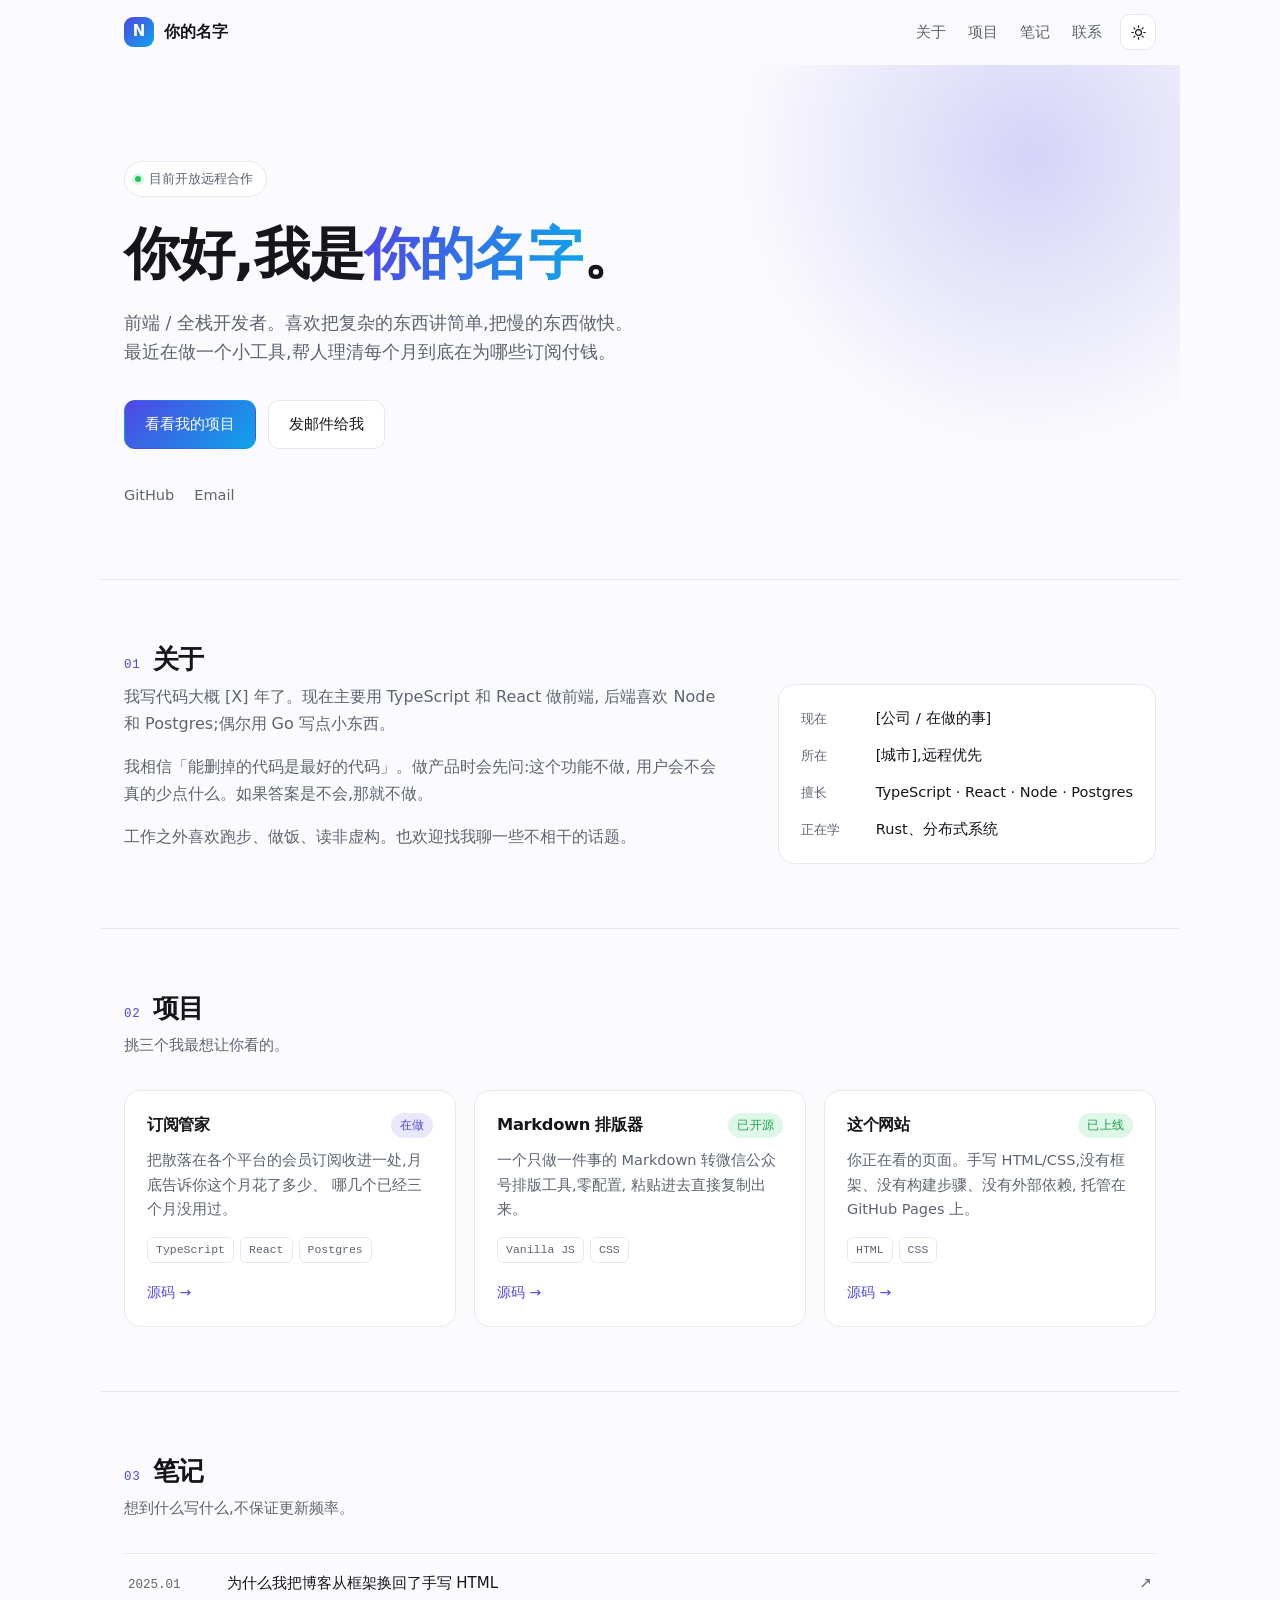
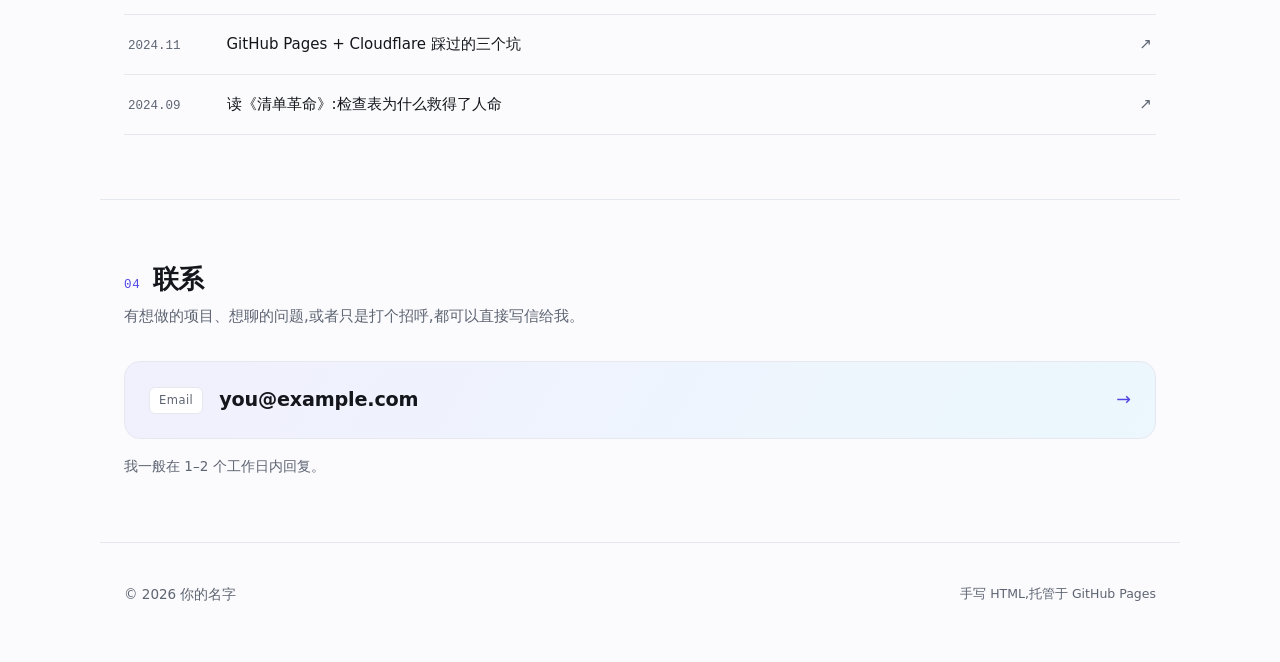
==== index.html @ 550e209d "Add files via upload" ====
<!doctype html>
<!--
  ============================================================
  上线前把下面这些占位文字全部换掉(在编辑器里搜索即可):
    · 你的名字
    · 一句话介绍里的「前端 / 全栈开发者」
    · N          ← 左上角 logo 字母,换成你名字首字母
    · you@example.com ← 你的邮箱(共 4 处)
    · 用户名和域名已经填好(Xlattice0 / www.xlattice.top),这两项不用再动
    · 三个项目卡片、三条笔记
  ============================================================
-->
<html lang="zh-CN">
<head>
  <meta charset="utf-8" />
  <meta name="viewport" content="width=device-width, initial-scale=1" />

  <title>你的名字 · 个人主页</title>
  <meta name="description" content="你的名字的个人主页 —— 前端 / 全栈开发者,做一些顺手又有用的东西。" />

  <meta property="og:type" content="website" />
  <meta property="og:title" content="你的名字 · 个人主页" />
  <meta property="og:description" content="前端 / 全栈开发者,做一些顺手又有用的东西。" />
  <meta property="og:url" content="https://www.xlattice.top/" />
  <meta name="twitter:card" content="summary" />

  <link rel="canonical" href="https://www.xlattice.top/" />
  <link rel="icon" type="image/svg+xml" href="assets/favicon.svg" />
  <link rel="stylesheet" href="assets/style.css" />

  <script>
    /* 在首屏渲染前定主题,避免闪一下白底 */
    (function () {
      var saved = null;
      try { saved = localStorage.getItem('theme'); } catch (e) {}
      var dark = saved
        ? saved === 'dark'
        : window.matchMedia('(prefers-color-scheme: dark)').matches;
      document.documentElement.dataset.theme = dark ? 'dark' : 'light';
    })();
  </script>
</head>

<body id="top">
  <a class="skip" href="#main">跳到正文</a>

  <header class="nav">
    <div class="nav-inner">
      <a class="brand" href="#top">
        <span class="brand-mark" aria-hidden="true">N</span>
        <span class="brand-text">你的名字</span>
      </a>

      <nav class="nav-links" aria-label="主导航">
        <a href="#about">关于</a>
        <a href="#projects">项目</a>
        <a href="#notes">笔记</a>
        <a href="#contact">联系</a>
      </nav>

      <button class="theme-btn" id="themeBtn" type="button" aria-label="切换深浅色主题">
        <svg class="icon-sun" viewBox="0 0 24 24" fill="none" stroke="currentColor" stroke-width="1.7" stroke-linecap="round" aria-hidden="true">
          <circle cx="12" cy="12" r="4.2" />
          <path d="M12 2.6v2.1M12 19.3v2.1M2.6 12h2.1M19.3 12h2.1M5.4 5.4l1.5 1.5M17.1 17.1l1.5 1.5M18.6 5.4l-1.5 1.5M6.9 17.1l-1.5 1.5" />
        </svg>
        <svg class="icon-moon" viewBox="0 0 24 24" fill="none" stroke="currentColor" stroke-width="1.7" stroke-linecap="round" stroke-linejoin="round" aria-hidden="true">
          <path d="M21 13.2A8.6 8.6 0 1 1 10.8 3a6.8 6.8 0 0 0 10.2 10.2z" />
        </svg>
      </button>
    </div>
  </header>

  <main id="main">
    <!-- ── Hero ────────────────────────────────────────── -->
    <section class="hero">
      <p class="eyebrow"><span class="dot" aria-hidden="true"></span>目前开放远程合作</p>

      <h1>你好,我是<em>你的名字</em>。</h1>

      <p class="lead">
        前端 / 全栈开发者。喜欢把复杂的东西讲简单,把慢的东西做快。<br />
        最近在做一个小工具,帮人理清每个月到底在为哪些订阅付钱。
      </p>

      <div class="cta">
        <a class="btn btn-primary" href="#projects">看看我的项目</a>
        <a class="btn" href="mailto:you@example.com">发邮件给我</a>
      </div>

      <ul class="socials">
        <li><a href="https://github.com/Xlattice0" target="_blank" rel="noopener">GitHub</a></li>
        <li><a href="mailto:you@example.com">Email</a></li>
      </ul>
    </section>

    <!-- ── 关于 ────────────────────────────────────────── -->
    <section class="section reveal" id="about">
      <h2><span class="num">01</span>关于</h2>

      <div class="about">
        <div class="about-text">
          <p>
            我写代码大概 [X] 年了。现在主要用 TypeScript 和 React 做前端,
            后端喜欢 Node 和 Postgres;偶尔用 Go 写点小东西。
          </p>
          <p>
            我相信「能删掉的代码是最好的代码」。做产品时会先问:这个功能不做,
            用户会不会真的少点什么。如果答案是不会,那就不做。
          </p>
          <p>
            工作之外喜欢跑步、做饭、读非虚构。也欢迎找我聊一些不相干的话题。
          </p>
        </div>

        <dl class="facts">
          <div><dt>现在</dt><dd>[公司 / 在做的事]</dd></div>
          <div><dt>所在</dt><dd>[城市],远程优先</dd></div>
          <div><dt>擅长</dt><dd>TypeScript · React · Node · Postgres</dd></div>
          <div><dt>正在学</dt><dd>Rust、分布式系统</dd></div>
        </dl>
      </div>
    </section>

    <!-- ── 项目 ────────────────────────────────────────── -->
    <section class="section reveal" id="projects">
      <h2><span class="num">02</span>项目</h2>
      <p class="section-lead">挑三个我最想让你看的。</p>

      <div class="grid">
        <article class="card">
          <header class="card-head">
            <h3>订阅管家</h3>
            <span class="badge">在做</span>
          </header>
          <p class="card-desc">
            把散落在各个平台的会员订阅收进一处,月底告诉你这个月花了多少、
            哪几个已经三个月没用过。
          </p>
          <ul class="tags">
            <li>TypeScript</li><li>React</li><li>Postgres</li>
          </ul>
          <footer class="card-foot">
            <a href="https://github.com/Xlattice0" target="_blank" rel="noopener">源码 →</a>
          </footer>
        </article>

        <article class="card">
          <header class="card-head">
            <h3>Markdown 排版器</h3>
            <span class="badge done">已开源</span>
          </header>
          <p class="card-desc">
            一个只做一件事的 Markdown 转微信公众号排版工具,零配置,
            粘贴进去直接复制出来。
          </p>
          <ul class="tags">
            <li>Vanilla JS</li><li>CSS</li>
          </ul>
          <footer class="card-foot">
            <a href="https://github.com/Xlattice0" target="_blank" rel="noopener">源码 →</a>
          </footer>
        </article>

        <article class="card">
          <header class="card-head">
            <h3>这个网站</h3>
            <span class="badge done">已上线</span>
          </header>
          <p class="card-desc">
            你正在看的页面。手写 HTML/CSS,没有框架、没有构建步骤、没有外部依赖,
            托管在 GitHub Pages 上。
          </p>
          <ul class="tags">
            <li>HTML</li><li>CSS</li>
          </ul>
          <footer class="card-foot">
            <a href="https://github.com/Xlattice0" target="_blank" rel="noopener">源码 →</a>
          </footer>
        </article>
      </div>
    </section>

    <!-- ── 笔记 ────────────────────────────────────────── -->
    <section class="section reveal" id="notes">
      <h2><span class="num">03</span>笔记</h2>
      <p class="section-lead">想到什么写什么,不保证更新频率。</p>

      <ul class="list">
        <li>
          <a href="#">
            <time datetime="2025-01-01">2025.01</time>
            <span>为什么我把博客从框架换回了手写 HTML</span>
            <span class="arrow" aria-hidden="true">↗</span>
          </a>
        </li>
        <li>
          <a href="#">
            <time datetime="2024-11-01">2024.11</time>
            <span>GitHub Pages + Cloudflare 踩过的三个坑</span>
            <span class="arrow" aria-hidden="true">↗</span>
          </a>
        </li>
        <li>
          <a href="#">
            <time datetime="2024-09-01">2024.09</time>
            <span>读《清单革命》:检查表为什么救得了人命</span>
            <span class="arrow" aria-hidden="true">↗</span>
          </a>
        </li>
      </ul>
    </section>

    <!-- ── 联系 ────────────────────────────────────────── -->
    <section class="section reveal" id="contact">
      <h2><span class="num">04</span>联系</h2>
      <p class="section-lead">
        有想做的项目、想聊的问题,或者只是打个招呼,都可以直接写信给我。
      </p>

      <a class="mail" href="mailto:you@example.com">
        <span class="mail-label">Email</span>
        <span class="mail-addr">you@example.com</span>
        <span class="mail-arrow" aria-hidden="true">→</span>
      </a>

      <p class="reply-note">我一般在 1–2 个工作日内回复。</p>
    </section>
  </main>

  <footer class="footer">
    <p>© <span id="year">2025</span> 你的名字</p>
    <p class="footer-meta">手写 HTML,托管于 GitHub Pages</p>
  </footer>

  <script src="assets/app.js" defer></script>
</body>
</html>
---- assets/style.css ----
/* ============================================================
   style.css — 手写,零依赖
   结构:变量 → 基础 → 导航 → Hero → 通用区块 → 卡片 → 列表
        → 联系 → 页脚 → 动效 → 响应式
   ============================================================ */

/* ── 变量 ───────────────────────────────────────────────── */
:root {
  --bg: #fbfbfd;
  --bg-soft: #f3f4f8;
  --fg: #14161c;
  --muted: #5d6472;
  --card: #ffffff;
  --border: #e6e8ef;
  --accent: #4f46e5;
  --accent-2: #0ea5e9;
  --ring: rgba(79, 70, 229, 0.28);
  --shadow: 0 1px 2px rgba(16, 24, 40, 0.05), 0 10px 30px -18px rgba(16, 24, 40, 0.35);
  --radius: 16px;
  --max: 1080px;
}

[data-theme="dark"] {
  --bg: #0a0c11;
  --bg-soft: #0f1218;
  --fg: #eef1f7;
  --muted: #98a1b2;
  --card: #11141b;
  --border: #222834;
  --accent: #818cf8;
  --accent-2: #38bdf8;
  --ring: rgba(129, 140, 248, 0.32);
  --shadow: 0 1px 2px rgba(0, 0, 0, 0.4), 0 16px 40px -20px rgba(0, 0, 0, 0.9);
}

/* ── 基础 ───────────────────────────────────────────────── */
*,
*::before,
*::after { box-sizing: border-box; }

html {
  scroll-behavior: smooth;
  scroll-padding-top: 88px;
  -webkit-text-size-adjust: 100%;
}

body {
  margin: 0;
  background: var(--bg);
  color: var(--fg);
  font-family: ui-sans-serif, system-ui, -apple-system, "Segoe UI",
    "PingFang SC", "Hiragino Sans GB", "Microsoft YaHei", sans-serif;
  font-size: 16px;
  line-height: 1.68;
  -webkit-font-smoothing: antialiased;
  text-rendering: optimizeLegibility;
  transition: background-color 0.3s ease, color 0.3s ease;
}

::selection {
  background: var(--accent);
  color: #fff;
}

a { color: inherit; text-decoration: none; }

h1, h2, h3 {
  line-height: 1.25;
  letter-spacing: -0.02em;
  margin: 0;
}

:focus-visible {
  outline: 2px solid var(--accent);
  outline-offset: 3px;
  border-radius: 6px;
}

.skip {
  position: absolute;
  left: -9999px;
  top: 0;
  padding: 10px 16px;
  background: var(--accent);
  color: #fff;
  border-radius: 0 0 8px 0;
  z-index: 99;
}
.skip:focus { left: 0; }

/* ── 导航 ───────────────────────────────────────────────── */
.nav {
  position: sticky;
  top: 0;
  z-index: 30;
  background: var(--bg);
  border-bottom: 1px solid transparent;
  transition: border-color 0.25s ease, background-color 0.25s ease;
}

@supports (backdrop-filter: blur(12px)) {
  .nav {
    background: color-mix(in srgb, var(--bg) 80%, transparent);
    backdrop-filter: blur(14px) saturate(140%);
  }
}

.nav.is-stuck {
  border-bottom-color: var(--border);
}

.nav-inner {
  max-width: var(--max);
  margin: 0 auto;
  padding: 14px 24px;
  display: flex;
  align-items: center;
  gap: 18px;
}

.brand {
  display: flex;
  align-items: center;
  gap: 10px;
  font-weight: 640;
  letter-spacing: -0.01em;
  margin-right: auto;
}

.brand-text { white-space: nowrap; }

.brand-mark {
  width: 30px;
  height: 30px;
  display: grid;
  place-items: center;
  border-radius: 9px;
  background: linear-gradient(135deg, var(--accent), var(--accent-2));
  color: #fff;
  font-size: 15px;
  font-weight: 700;
  letter-spacing: 0;
}

.nav-links {
  display: flex;
  gap: 22px;
  font-size: 14.5px;
  color: var(--muted);
}

.nav-links a {
  position: relative;
  padding: 4px 0;
  transition: color 0.2s ease;
}

.nav-links a::after {
  content: "";
  position: absolute;
  left: 0;
  bottom: 0;
  width: 100%;
  height: 1.5px;
  background: var(--accent);
  transform: scaleX(0);
  transform-origin: left;
  transition: transform 0.25s ease;
}

.nav-links a:hover { color: var(--fg); }
.nav-links a:hover::after { transform: scaleX(1); }

.theme-btn {
  width: 36px;
  height: 36px;
  display: grid;
  place-items: center;
  border: 1px solid var(--border);
  border-radius: 10px;
  background: var(--card);
  color: var(--fg);
  cursor: pointer;
  transition: border-color 0.2s ease, transform 0.2s ease;
}

.theme-btn:hover { border-color: var(--accent); transform: translateY(-1px); }
.theme-btn svg { width: 17px; height: 17px; }

[data-theme="light"] .icon-moon { display: none; }
[data-theme="dark"] .icon-sun { display: none; }

/* ── Hero ───────────────────────────────────────────────── */
.hero {
  position: relative;
  max-width: var(--max);
  margin: 0 auto;
  padding: 96px 24px 72px;
  overflow: hidden;
}

.hero::before {
  content: "";
  position: absolute;
  top: -220px;
  right: -160px;
  width: 620px;
  height: 620px;
  background: radial-gradient(circle at 50% 50%,
    color-mix(in srgb, var(--accent) 22%, transparent), transparent 68%);
  pointer-events: none;
  z-index: -1;
}

.eyebrow {
  display: inline-flex;
  align-items: center;
  gap: 8px;
  margin: 0 0 22px;
  padding: 6px 13px 6px 10px;
  border: 1px solid var(--border);
  border-radius: 999px;
  background: var(--card);
  font-size: 13px;
  color: var(--muted);
}

.dot {
  width: 6px;
  height: 6px;
  border-radius: 50%;
  background: #22c55e;
  box-shadow: 0 0 0 3px rgba(34, 197, 94, 0.18);
}

.hero h1 {
  font-size: clamp(2.1rem, 6vw, 3.5rem);
  font-weight: 700;
  margin: 0 0 20px;
}

.hero h1 em {
  font-style: normal;
  background: linear-gradient(100deg, var(--accent), var(--accent-2));
  -webkit-background-clip: text;
  background-clip: text;
  color: transparent;
}

.lead {
  max-width: 34em;
  margin: 0 0 32px;
  font-size: clamp(1rem, 2.2vw, 1.1rem);
  color: var(--muted);
}

.cta {
  display: flex;
  flex-wrap: wrap;
  gap: 12px;
  margin-bottom: 34px;
}

.btn {
  display: inline-flex;
  align-items: center;
  padding: 11px 20px;
  border: 1px solid var(--border);
  border-radius: 11px;
  background: var(--card);
  font-size: 15px;
  font-weight: 520;
  transition: transform 0.2s ease, box-shadow 0.2s ease, border-color 0.2s ease;
}

.btn:hover {
  transform: translateY(-2px);
  border-color: var(--accent);
  box-shadow: var(--shadow);
}

.btn-primary {
  background: linear-gradient(135deg, var(--accent), var(--accent-2));
  border-color: transparent;
  color: #fff;
}

.btn-primary:hover { border-color: transparent; }

.socials {
  display: flex;
  flex-wrap: wrap;
  gap: 20px;
  margin: 0;
  padding: 0;
  list-style: none;
  font-size: 14.5px;
  color: var(--muted);
}

.socials a {
  border-bottom: 1px solid transparent;
  transition: color 0.2s ease, border-color 0.2s ease;
}

.socials a:hover {
  color: var(--fg);
  border-bottom-color: var(--accent);
}

/* ── 通用区块 ───────────────────────────────────────────── */
.section {
  max-width: var(--max);
  margin: 0 auto;
  padding: 64px 24px;
  border-top: 1px solid var(--border);
}

.section h2 {
  display: flex;
  align-items: baseline;
  gap: 12px;
  margin: 0 0 8px;
  font-size: clamp(1.3rem, 3vw, 1.6rem);
  font-weight: 650;
}

.num {
  font-family: ui-monospace, SFMono-Regular, Menlo, Consolas, monospace;
  font-size: 12.5px;
  font-weight: 500;
  color: var(--accent);
  letter-spacing: 0.06em;
}

.section-lead {
  margin: 0 0 32px;
  color: var(--muted);
  font-size: 15px;
}

/* ── 关于 ───────────────────────────────────────────────── */
.about {
  display: grid;
  grid-template-columns: minmax(0, 1.6fr) minmax(0, 1fr);
  gap: 48px;
  align-items: start;
}

.about-text p {
  margin: 0 0 16px;
  color: var(--muted);
}

.about-text p:last-child { margin-bottom: 0; }

.facts {
  margin: 0;
  padding: 22px;
  border: 1px solid var(--border);
  border-radius: var(--radius);
  background: var(--card);
  display: grid;
  gap: 14px;
  font-size: 14.5px;
}

.facts div {
  display: grid;
  grid-template-columns: 4.5em minmax(0, 1fr);
  gap: 10px;
}

.facts dt {
  color: var(--muted);
  font-size: 13px;
  padding-top: 1px;
}

.facts dd {
  margin: 0;
  line-height: 1.55;
}

/* ── 项目卡片 ───────────────────────────────────────────── */
.grid {
  display: grid;
  grid-template-columns: repeat(auto-fit, minmax(260px, 1fr));
  gap: 18px;
}

.card {
  display: flex;
  flex-direction: column;
  padding: 22px;
  border: 1px solid var(--border);
  border-radius: var(--radius);
  background: var(--card);
  transition: transform 0.25s ease, box-shadow 0.25s ease, border-color 0.25s ease;
}

.card:hover {
  transform: translateY(-3px);
  border-color: color-mix(in srgb, var(--accent) 45%, var(--border));
  box-shadow: var(--shadow);
}

.card-head {
  display: flex;
  align-items: center;
  justify-content: space-between;
  gap: 10px;
  margin-bottom: 10px;
}

.card-head h3 {
  font-size: 1.02rem;
  font-weight: 620;
}

.badge {
  flex: none;
  padding: 3px 9px;
  border-radius: 999px;
  background: color-mix(in srgb, var(--accent) 12%, transparent);
  color: var(--accent);
  font-size: 11.5px;
  font-weight: 560;
  letter-spacing: 0.02em;
}

.badge.done {
  background: color-mix(in srgb, #22c55e 14%, transparent);
  color: #16a34a;
}

[data-theme="dark"] .badge.done { color: #4ade80; }

.card-desc {
  margin: 0 0 16px;
  font-size: 14.5px;
  color: var(--muted);
}

.tags {
  display: flex;
  flex-wrap: wrap;
  gap: 6px;
  margin: 0 0 18px;
  padding: 0;
  list-style: none;
}

.tags li {
  padding: 2px 8px;
  border: 1px solid var(--border);
  border-radius: 6px;
  font-family: ui-monospace, SFMono-Regular, Menlo, Consolas, monospace;
  font-size: 11.5px;
  color: var(--muted);
}

.card-foot {
  margin-top: auto;
  font-size: 14px;
}

.card-foot a {
  color: var(--accent);
  font-weight: 520;
}

.card-foot a:hover { text-decoration: underline; text-underline-offset: 3px; }

/* ── 笔记列表 ───────────────────────────────────────────── */
.list {
  margin: 0;
  padding: 0;
  list-style: none;
  border-top: 1px solid var(--border);
}

.list li { border-bottom: 1px solid var(--border); }

.list a {
  display: grid;
  grid-template-columns: 5.5em minmax(0, 1fr) auto;
  gap: 16px;
  align-items: baseline;
  padding: 17px 4px;
  font-size: 15px;
  transition: padding 0.25s ease, color 0.2s ease;
}

.list a:hover {
  padding-left: 10px;
  color: var(--accent);
}

.list time {
  font-family: ui-monospace, SFMono-Regular, Menlo, Consolas, monospace;
  font-size: 12.5px;
  color: var(--muted);
}

.arrow {
  color: var(--muted);
  transition: transform 0.25s ease;
}

.list a:hover .arrow { transform: translate(2px, -2px); }

/* ── 联系 ───────────────────────────────────────────────── */
.mail {
  display: flex;
  align-items: center;
  gap: 16px;
  padding: 22px 24px;
  border: 1px solid var(--border);
  border-radius: var(--radius);
  background: linear-gradient(120deg,
    color-mix(in srgb, var(--accent) 8%, var(--card)),
    color-mix(in srgb, var(--accent-2) 8%, var(--card)));
  transition: transform 0.25s ease, box-shadow 0.25s ease;
}

.mail:hover {
  transform: translateY(-2px);
  box-shadow: var(--shadow);
}

.mail-label {
  flex: none;
  padding: 3px 9px;
  border-radius: 6px;
  background: var(--card);
  border: 1px solid var(--border);
  font-size: 11.5px;
  color: var(--muted);
  letter-spacing: 0.04em;
}

.mail-addr {
  font-size: clamp(1rem, 2.6vw, 1.2rem);
  font-weight: 560;
  letter-spacing: -0.01em;
  overflow-wrap: anywhere;
}

.mail-arrow {
  margin-left: auto;
  color: var(--accent);
  font-size: 1.1rem;
  transition: transform 0.25s ease;
}

.mail:hover .mail-arrow { transform: translateX(4px); }

.reply-note {
  margin: 16px 0 0;
  font-size: 13.5px;
  color: var(--muted);
}

/* ── 页脚 ───────────────────────────────────────────────── */
.footer {
  max-width: var(--max);
  margin: 0 auto;
  padding: 40px 24px 56px;
  border-top: 1px solid var(--border);
  display: flex;
  flex-wrap: wrap;
  justify-content: space-between;
  gap: 8px;
  font-size: 13.5px;
  color: var(--muted);
}

.footer p { margin: 0; }
.footer-meta { font-size: 12.5px; }

/* ── 滚动出现动效 ───────────────────────────────────────── */
.reveal {
  opacity: 0;
  transform: translateY(14px);
  transition: opacity 0.7s cubic-bezier(0.2, 0.7, 0.3, 1),
              transform 0.7s cubic-bezier(0.2, 0.7, 0.3, 1);
}

.reveal.in {
  opacity: 1;
  transform: none;
}

/* ── 响应式 ─────────────────────────────────────────────── */
@media (max-width: 860px) {
  .about { grid-template-columns: 1fr; gap: 28px; }
}

@media (max-width: 640px) {
  .nav-links { display: none; }
  .hero { padding: 64px 20px 52px; }
  .section { padding: 48px 20px; }
  .list a { grid-template-columns: minmax(0, 1fr) auto; }
  .list time { grid-column: 1 / -1; }
  .mail { flex-wrap: wrap; }
  .mail-arrow { margin-left: 0; }
  .footer { flex-direction: column; padding: 32px 20px 48px; }
}

/* ── 尊重系统「减少动态效果」设置 ───────────────────────── */
@media (prefers-reduced-motion: reduce) {
  html { scroll-behavior: auto; }
  *,
  *::before,
  *::after {
    animation-duration: 0.01ms !important;
    transition-duration: 0.01ms !important;
  }
  .reveal { opacity: 1; transform: none; }
}
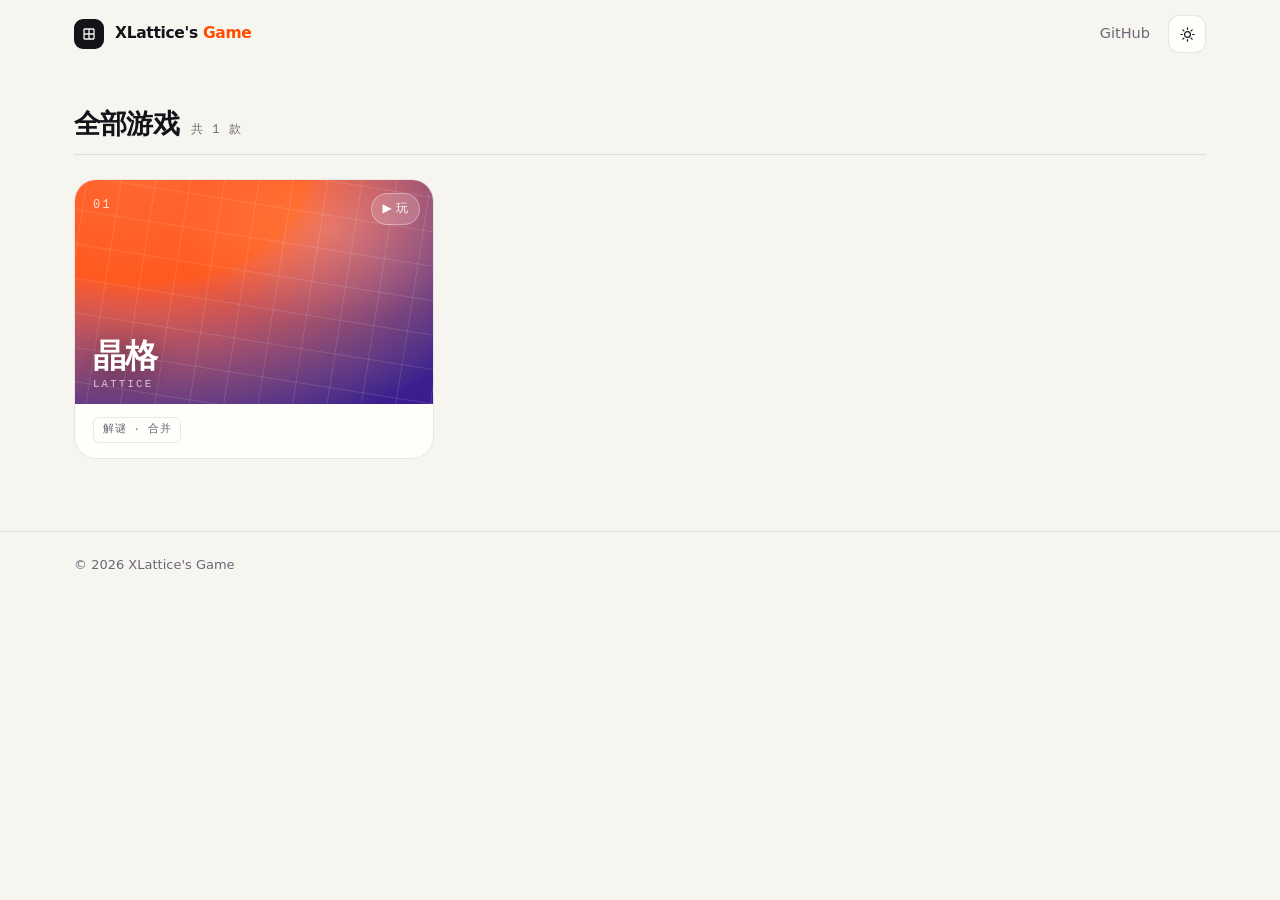
==== commit f1bfd043: "改造为小游戏站:游戏墙 + 《晶格》" ====
--- a/index.html
+++ b/index.html
@@ -1,35 +1,29 @@
 <!doctype html>
 <!--
   ============================================================
-  上线前把下面这些占位文字全部换掉(在编辑器里搜索即可):
-    · 你的名字
-    · 一句话介绍里的「前端 / 全栈开发者」
-    · N          ← 左上角 logo 字母,换成你名字首字母
-    · you@example.com ← 你的邮箱(共 4 处)
-    · 用户名和域名已经填好(Xlattice0 / www.xlattice.top),这两项不用再动
-    · 三个项目卡片、三条笔记
+   XLattice's Game — 首页
+   只有游戏。加新游戏去 assets/games.js
   ============================================================
 -->
 <html lang="zh-CN">
 <head>
   <meta charset="utf-8" />
-  <meta name="viewport" content="width=device-width, initial-scale=1" />
+  <meta name="viewport" content="width=device-width, initial-scale=1, viewport-fit=cover" />
 
-  <title>你的名字 · 个人主页</title>
-  <meta name="description" content="你的名字的个人主页 —— 前端 / 全栈开发者,做一些顺手又有用的东西。" />
+  <title>XLattice's Game</title>
+  <meta name="description" content="XLattice 的小游戏。" />
 
   <meta property="og:type" content="website" />
-  <meta property="og:title" content="你的名字 · 个人主页" />
-  <meta property="og:description" content="前端 / 全栈开发者,做一些顺手又有用的东西。" />
+  <meta property="og:title" content="XLattice's Game" />
   <meta property="og:url" content="https://www.xlattice.top/" />
-  <meta name="twitter:card" content="summary" />
+  <meta name="theme-color" content="#f7f5f0" media="(prefers-color-scheme: light)" />
+  <meta name="theme-color" content="#08080c" media="(prefers-color-scheme: dark)" />
 
   <link rel="canonical" href="https://www.xlattice.top/" />
   <link rel="icon" type="image/svg+xml" href="assets/favicon.svg" />
   <link rel="stylesheet" href="assets/style.css" />
 
   <script>
-    /* 在首屏渲染前定主题,避免闪一下白底 */
     (function () {
       var saved = null;
       try { saved = localStorage.getItem('theme'); } catch (e) {}
@@ -41,22 +35,21 @@
   </script>
 </head>
 
-<body id="top">
-  <a class="skip" href="#main">跳到正文</a>
+<body>
+  <a class="skip" href="#games">跳到游戏</a>
 
   <header class="nav">
     <div class="nav-inner">
-      <a class="brand" href="#top">
-        <span class="brand-mark" aria-hidden="true">N</span>
-        <span class="brand-text">你的名字</span>
+      <a class="brand" href="./">
+        <span class="brand-mark" aria-hidden="true">
+          <svg viewBox="0 0 16 16" fill="none" stroke="currentColor" stroke-width="1.3">
+            <path d="M3 3h10M3 8h10M3 13h10M3 3v10M8 3v10M13 3v10" />
+          </svg>
+        </span>
+        <span class="brand-name">XLattice's <b>Game</b></span>
       </a>
 
-      <nav class="nav-links" aria-label="主导航">
-        <a href="#about">关于</a>
-        <a href="#projects">项目</a>
-        <a href="#notes">笔记</a>
-        <a href="#contact">联系</a>
-      </nav>
+      <a class="nav-link" href="https://github.com/Xlattice0" target="_blank" rel="noopener">GitHub</a>
 
       <button class="theme-btn" id="themeBtn" type="button" aria-label="切换深浅色主题">
         <svg class="icon-sun" viewBox="0 0 24 24" fill="none" stroke="currentColor" stroke-width="1.7" stroke-linecap="round" aria-hidden="true">
@@ -70,168 +63,24 @@
     </div>
   </header>
 
-  <main id="main">
-    <!-- ── Hero ────────────────────────────────────────── -->
-    <section class="hero">
-      <p class="eyebrow"><span class="dot" aria-hidden="true"></span>目前开放远程合作</p>
+  <main class="page" id="games">
+    <div class="page-head">
+      <h1 class="page-title">全部游戏</h1>
+      <span class="count" id="count">—</span>
+    </div>
 
-      <h1>你好,我是<em>你的名字</em>。</h1>
+    <div class="grid" id="gameGrid"></div>
 
-      <p class="lead">
-        前端 / 全栈开发者。喜欢把复杂的东西讲简单,把慢的东西做快。<br />
-        最近在做一个小工具,帮人理清每个月到底在为哪些订阅付钱。
-      </p>
-
-      <div class="cta">
-        <a class="btn btn-primary" href="#projects">看看我的项目</a>
-        <a class="btn" href="mailto:you@example.com">发邮件给我</a>
-      </div>
-
-      <ul class="socials">
-        <li><a href="https://github.com/Xlattice0" target="_blank" rel="noopener">GitHub</a></li>
-        <li><a href="mailto:you@example.com">Email</a></li>
-      </ul>
-    </section>
-
-    <!-- ── 关于 ────────────────────────────────────────── -->
-    <section class="section reveal" id="about">
-      <h2><span class="num">01</span>关于</h2>
-
-      <div class="about">
-        <div class="about-text">
-          <p>
-            我写代码大概 [X] 年了。现在主要用 TypeScript 和 React 做前端,
-            后端喜欢 Node 和 Postgres;偶尔用 Go 写点小东西。
-          </p>
-          <p>
-            我相信「能删掉的代码是最好的代码」。做产品时会先问:这个功能不做,
-            用户会不会真的少点什么。如果答案是不会,那就不做。
-          </p>
-          <p>
-            工作之外喜欢跑步、做饭、读非虚构。也欢迎找我聊一些不相干的话题。
-          </p>
-        </div>
-
-        <dl class="facts">
-          <div><dt>现在</dt><dd>[公司 / 在做的事]</dd></div>
-          <div><dt>所在</dt><dd>[城市],远程优先</dd></div>
-          <div><dt>擅长</dt><dd>TypeScript · React · Node · Postgres</dd></div>
-          <div><dt>正在学</dt><dd>Rust、分布式系统</dd></div>
-        </dl>
-      </div>
-    </section>
-
-    <!-- ── 项目 ────────────────────────────────────────── -->
-    <section class="section reveal" id="projects">
-      <h2><span class="num">02</span>项目</h2>
-      <p class="section-lead">挑三个我最想让你看的。</p>
-
-      <div class="grid">
-        <article class="card">
-          <header class="card-head">
-            <h3>订阅管家</h3>
-            <span class="badge">在做</span>
-          </header>
-          <p class="card-desc">
-            把散落在各个平台的会员订阅收进一处,月底告诉你这个月花了多少、
-            哪几个已经三个月没用过。
-          </p>
-          <ul class="tags">
-            <li>TypeScript</li><li>React</li><li>Postgres</li>
-          </ul>
-          <footer class="card-foot">
-            <a href="https://github.com/Xlattice0" target="_blank" rel="noopener">源码 →</a>
-          </footer>
-        </article>
-
-        <article class="card">
-          <header class="card-head">
-            <h3>Markdown 排版器</h3>
-            <span class="badge done">已开源</span>
-          </header>
-          <p class="card-desc">
-            一个只做一件事的 Markdown 转微信公众号排版工具,零配置,
-            粘贴进去直接复制出来。
-          </p>
-          <ul class="tags">
-            <li>Vanilla JS</li><li>CSS</li>
-          </ul>
-          <footer class="card-foot">
-            <a href="https://github.com/Xlattice0" target="_blank" rel="noopener">源码 →</a>
-          </footer>
-        </article>
-
-        <article class="card">
-          <header class="card-head">
-            <h3>这个网站</h3>
-            <span class="badge done">已上线</span>
-          </header>
-          <p class="card-desc">
-            你正在看的页面。手写 HTML/CSS,没有框架、没有构建步骤、没有外部依赖,
-            托管在 GitHub Pages 上。
-          </p>
-          <ul class="tags">
-            <li>HTML</li><li>CSS</li>
-          </ul>
-          <footer class="card-foot">
-            <a href="https://github.com/Xlattice0" target="_blank" rel="noopener">源码 →</a>
-          </footer>
-        </article>
-      </div>
-    </section>
-
-    <!-- ── 笔记 ────────────────────────────────────────── -->
-    <section class="section reveal" id="notes">
-      <h2><span class="num">03</span>笔记</h2>
-      <p class="section-lead">想到什么写什么,不保证更新频率。</p>
-
-      <ul class="list">
-        <li>
-          <a href="#">
-            <time datetime="2025-01-01">2025.01</time>
-            <span>为什么我把博客从框架换回了手写 HTML</span>
-            <span class="arrow" aria-hidden="true">↗</span>
-          </a>
-        </li>
-        <li>
-          <a href="#">
-            <time datetime="2024-11-01">2024.11</time>
-            <span>GitHub Pages + Cloudflare 踩过的三个坑</span>
-            <span class="arrow" aria-hidden="true">↗</span>
-          </a>
-        </li>
-        <li>
-          <a href="#">
-            <time datetime="2024-09-01">2024.09</time>
-            <span>读《清单革命》:检查表为什么救得了人命</span>
-            <span class="arrow" aria-hidden="true">↗</span>
-          </a>
-        </li>
-      </ul>
-    </section>
-
-    <!-- ── 联系 ────────────────────────────────────────── -->
-    <section class="section reveal" id="contact">
-      <h2><span class="num">04</span>联系</h2>
-      <p class="section-lead">
-        有想做的项目、想聊的问题,或者只是打个招呼,都可以直接写信给我。
-      </p>
-
-      <a class="mail" href="mailto:you@example.com">
-        <span class="mail-label">Email</span>
-        <span class="mail-addr">you@example.com</span>
-        <span class="mail-arrow" aria-hidden="true">→</span>
-      </a>
-
-      <p class="reply-note">我一般在 1–2 个工作日内回复。</p>
-    </section>
+    <div class="empty" id="empty" hidden>暂无游戏</div>
   </main>
 
   <footer class="footer">
-    <p>© <span id="year">2025</span> 你的名字</p>
-    <p class="footer-meta">手写 HTML,托管于 GitHub Pages</p>
+    <div class="footer-inner">
+      <p>© <span id="year">2026</span> XLattice's Game</p>
+    </div>
   </footer>
 
+  <script src="assets/games.js"></script>
   <script src="assets/app.js" defer></script>
 </body>
 </html>
--- a/assets/style.css
+++ b/assets/style.css
@@ -1,36 +1,40 @@
 /* ============================================================
-   style.css — 手写,零依赖
-   结构:变量 → 基础 → 导航 → Hero → 通用区块 → 卡片 → 列表
-        → 联系 → 页脚 → 动效 → 响应式
+   XLattice's Game
+   变量 → 基础 → 导航 → 页面头 → 游戏卡 → 空状态 → 页脚
+   → 游戏容器页 → 动效 → 响应式
    ============================================================ */
 
 /* ── 变量 ───────────────────────────────────────────────── */
 :root {
-  --bg: #fbfbfd;
-  --bg-soft: #f3f4f8;
-  --fg: #14161c;
-  --muted: #5d6472;
-  --card: #ffffff;
-  --border: #e6e8ef;
-  --accent: #4f46e5;
-  --accent-2: #0ea5e9;
-  --ring: rgba(79, 70, 229, 0.28);
-  --shadow: 0 1px 2px rgba(16, 24, 40, 0.05), 0 10px 30px -18px rgba(16, 24, 40, 0.35);
-  --radius: 16px;
-  --max: 1080px;
+  --paper: #f7f5f0;
+  --ink: #14131a;
+  --muted: #6b6775;
+  --line: rgba(20, 19, 26, 0.10);
+  --line-strong: rgba(20, 19, 26, 0.18);
+  --card: #fffefb;
+  --accent: #ff4d00;
+  --accent-soft: rgba(255, 77, 0, 0.10);
+  --shadow-sm: 0 1px 2px rgba(24, 20, 14, 0.05), 0 10px 26px -18px rgba(24, 20, 14, 0.45);
+  --shadow-lg: 0 30px 70px -28px rgba(24, 20, 14, 0.55);
+  --radius: 22px;
+  --radius-sm: 12px;
+  --max: 1180px;
+  --sans: ui-sans-serif, system-ui, -apple-system, "Segoe UI", "PingFang SC",
+    "Hiragino Sans GB", "Microsoft YaHei", sans-serif;
+  --mono: ui-monospace, SFMono-Regular, "SF Mono", Menlo, Consolas, "Liberation Mono", monospace;
 }
 
 [data-theme="dark"] {
-  --bg: #0a0c11;
-  --bg-soft: #0f1218;
-  --fg: #eef1f7;
-  --muted: #98a1b2;
-  --card: #11141b;
-  --border: #222834;
-  --accent: #818cf8;
-  --accent-2: #38bdf8;
-  --ring: rgba(129, 140, 248, 0.32);
-  --shadow: 0 1px 2px rgba(0, 0, 0, 0.4), 0 16px 40px -20px rgba(0, 0, 0, 0.9);
+  --paper: #08080c;
+  --ink: #f4f2ee;
+  --muted: #938ea1;
+  --line: rgba(255, 255, 255, 0.10);
+  --line-strong: rgba(255, 255, 255, 0.20);
+  --card: #101017;
+  --accent: #ff6b35;
+  --accent-soft: rgba(255, 107, 53, 0.14);
+  --shadow-sm: 0 1px 2px rgba(0, 0, 0, 0.6), 0 12px 30px -20px rgba(0, 0, 0, 1);
+  --shadow-lg: 0 34px 80px -30px rgba(0, 0, 0, 1);
 }
 
 /* ── 基础 ───────────────────────────────────────────────── */
@@ -40,51 +44,42 @@
 
 html {
   scroll-behavior: smooth;
-  scroll-padding-top: 88px;
   -webkit-text-size-adjust: 100%;
 }
 
 body {
   margin: 0;
-  background: var(--bg);
-  color: var(--fg);
-  font-family: ui-sans-serif, system-ui, -apple-system, "Segoe UI",
-    "PingFang SC", "Hiragino Sans GB", "Microsoft YaHei", sans-serif;
+  min-height: 100vh;
+  background: var(--paper);
+  color: var(--ink);
+  font-family: var(--sans);
   font-size: 16px;
-  line-height: 1.68;
+  line-height: 1.62;
   -webkit-font-smoothing: antialiased;
-  text-rendering: optimizeLegibility;
-  transition: background-color 0.3s ease, color 0.3s ease;
-}
-
-::selection {
-  background: var(--accent);
-  color: #fff;
-}
+  transition: background-color 0.35s ease, color 0.35s ease;
+}
+
+::selection { background: var(--accent); color: #fff; }
 
 a { color: inherit; text-decoration: none; }
-
-h1, h2, h3 {
-  line-height: 1.25;
-  letter-spacing: -0.02em;
-  margin: 0;
-}
+h1 { margin: 0; line-height: 1.1; letter-spacing: -0.03em; }
+p { margin: 0; }
 
 :focus-visible {
   outline: 2px solid var(--accent);
   outline-offset: 3px;
-  border-radius: 6px;
+  border-radius: 8px;
 }
 
 .skip {
   position: absolute;
   left: -9999px;
   top: 0;
+  z-index: 99;
   padding: 10px 16px;
   background: var(--accent);
   color: #fff;
-  border-radius: 0 0 8px 0;
-  z-index: 99;
+  border-radius: 0 0 10px 0;
 }
 .skip:focus { left: 0; }
 
@@ -92,27 +87,25 @@
 .nav {
   position: sticky;
   top: 0;
-  z-index: 30;
-  background: var(--bg);
+  z-index: 40;
+  background: var(--paper);
   border-bottom: 1px solid transparent;
-  transition: border-color 0.25s ease, background-color 0.25s ease;
-}
-
-@supports (backdrop-filter: blur(12px)) {
+  transition: border-color 0.3s ease, background-color 0.3s ease;
+}
+
+@supports (backdrop-filter: blur(14px)) {
   .nav {
-    background: color-mix(in srgb, var(--bg) 80%, transparent);
-    backdrop-filter: blur(14px) saturate(140%);
+    background: color-mix(in srgb, var(--paper) 78%, transparent);
+    backdrop-filter: blur(16px) saturate(150%);
   }
 }
 
-.nav.is-stuck {
-  border-bottom-color: var(--border);
-}
+.nav.is-stuck { border-bottom-color: var(--line); }
 
 .nav-inner {
   max-width: var(--max);
   margin: 0 auto;
-  padding: 14px 24px;
+  padding: 15px 24px;
   display: flex;
   align-items: center;
   gap: 18px;
@@ -121,501 +114,421 @@
 .brand {
   display: flex;
   align-items: center;
-  gap: 10px;
-  font-weight: 640;
-  letter-spacing: -0.01em;
+  gap: 11px;
   margin-right: auto;
-}
-
-.brand-text { white-space: nowrap; }
+  font-weight: 650;
+  letter-spacing: -0.02em;
+  white-space: nowrap;
+}
 
 .brand-mark {
   width: 30px;
   height: 30px;
+  flex: none;
+  border-radius: 9px;
+  background: var(--ink);
+  color: var(--paper);
   display: grid;
   place-items: center;
-  border-radius: 9px;
-  background: linear-gradient(135deg, var(--accent), var(--accent-2));
-  color: #fff;
-  font-size: 15px;
-  font-weight: 700;
-  letter-spacing: 0;
-}
-
-.nav-links {
-  display: flex;
-  gap: 22px;
+  transition: background-color 0.3s ease;
+}
+
+.brand-mark svg { width: 16px; height: 16px; }
+
+.brand-name { font-size: 15.5px; }
+.brand-name b { color: var(--accent); font-weight: 700; }
+
+.nav-link {
   font-size: 14.5px;
   color: var(--muted);
-}
-
-.nav-links a {
-  position: relative;
-  padding: 4px 0;
-  transition: color 0.2s ease;
-}
-
-.nav-links a::after {
-  content: "";
-  position: absolute;
-  left: 0;
-  bottom: 0;
-  width: 100%;
-  height: 1.5px;
-  background: var(--accent);
-  transform: scaleX(0);
-  transform-origin: left;
-  transition: transform 0.25s ease;
-}
-
-.nav-links a:hover { color: var(--fg); }
-.nav-links a:hover::after { transform: scaleX(1); }
+  border-bottom: 1px solid transparent;
+  transition: color 0.2s ease, border-color 0.2s ease;
+}
+
+.nav-link:hover { color: var(--ink); border-bottom-color: var(--accent); }
 
 .theme-btn {
-  width: 36px;
-  height: 36px;
+  width: 38px;
+  height: 38px;
+  flex: none;
   display: grid;
   place-items: center;
-  border: 1px solid var(--border);
+  border: 1px solid var(--line);
+  border-radius: 11px;
+  background: var(--card);
+  color: var(--ink);
+  cursor: pointer;
+  transition: border-color 0.2s ease, transform 0.2s ease;
+}
+
+.theme-btn:hover { border-color: var(--line-strong); transform: translateY(-1px); }
+.theme-btn svg { width: 17px; height: 17px; }
+
+[data-theme="light"] .icon-moon { display: none; }
+[data-theme="dark"] .icon-sun { display: none; }
+
+/* ── 页面头 ─────────────────────────────────────────────── */
+.page {
+  max-width: var(--max);
+  margin: 0 auto;
+  padding: 40px 24px 72px;
+}
+
+.page-head {
+  display: flex;
+  align-items: baseline;
+  gap: 12px;
+  margin-bottom: 24px;
+  padding-bottom: 14px;
+  border-bottom: 1px solid var(--line);
+}
+
+.page-title {
+  font-size: clamp(1.35rem, 3vw, 1.7rem);
+  font-weight: 700;
+}
+
+.count {
+  font-family: var(--mono);
+  font-size: 12px;
+  letter-spacing: 0.1em;
+  color: var(--muted);
+}
+
+/* ── 游戏墙 ─────────────────────────────────────────────── */
+.grid {
+  display: grid;
+  grid-template-columns: repeat(auto-fill, minmax(300px, 1fr));
+  gap: 26px;
+}
+
+.card {
+  position: relative;
+  display: flex;
+  flex-direction: column;
+  border: 1px solid var(--line);
+  border-radius: var(--radius);
+  background: var(--card);
+  overflow: hidden;
+  opacity: 0;
+  transform: translateY(18px);
+  transition: transform 0.55s cubic-bezier(0.2, 0.7, 0.3, 1),
+    opacity 0.55s ease, box-shadow 0.4s ease, border-color 0.4s ease;
+}
+
+.card.in { opacity: 1; transform: none; }
+
+.card:hover {
+  transform: translateY(-7px);
+  border-color: transparent;
+  box-shadow: var(--shadow-lg);
+}
+
+.card-link {
+  display: flex;
+  flex-direction: column;
+  height: 100%;
+  color: inherit;
+}
+
+/* 封面:纯 CSS 生成,不需要图片 */
+.cover {
+  position: relative;
+  aspect-ratio: 16 / 10;
+  overflow: hidden;
+  background:
+    radial-gradient(120% 120% at 18% 0%,
+      color-mix(in srgb, var(--c1) 92%, #fff) 0%,
+      var(--c1) 38%,
+      var(--c2) 100%);
+  isolation: isolate;
+}
+
+.cover-lines {
+  position: absolute;
+  inset: -20%;
+  background-image:
+    linear-gradient(to right, rgba(255, 255, 255, 0.22) 1px, transparent 1px),
+    linear-gradient(to bottom, rgba(255, 255, 255, 0.22) 1px, transparent 1px);
+  background-size: 34px 34px;
+  transform: rotate(9deg);
+  opacity: 0.55;
+  transition: transform 0.6s cubic-bezier(0.2, 0.7, 0.3, 1), opacity 0.6s ease;
+}
+
+.card:hover .cover-lines { transform: rotate(5deg) scale(1.06); opacity: 0.75; }
+
+.cover::before {
+  content: "";
+  position: absolute;
+  inset: 0;
+  background: radial-gradient(70% 70% at 72% 22%, rgba(255, 255, 255, 0.5), transparent 62%);
+  mix-blend-mode: soft-light;
+  z-index: 1;
+}
+
+/* 悬停时的扫描线 */
+.cover::after {
+  content: "";
+  position: absolute;
+  inset: 0;
+  z-index: 3;
+  background: repeating-linear-gradient(0deg,
+    rgba(0, 0, 0, 0.22) 0 1px, transparent 1px 3px);
+  opacity: 0;
+  transition: opacity 0.4s ease;
+  pointer-events: none;
+}
+
+.card:hover .cover::after { opacity: 0.45; }
+
+.cover-num {
+  position: absolute;
+  top: 16px;
+  left: 18px;
+  z-index: 2;
+  font-family: var(--mono);
+  font-size: 12px;
+  letter-spacing: 0.2em;
+  color: rgba(255, 255, 255, 0.8);
+}
+
+.cover-title {
+  position: absolute;
+  left: 18px;
+  right: 18px;
+  bottom: 14px;
+  z-index: 2;
+  color: #fff;
+  font-size: clamp(1.5rem, 3.4vw, 2.05rem);
+  font-weight: 700;
+  letter-spacing: -0.03em;
+  line-height: 1.05;
+  text-shadow: 0 2px 24px rgba(0, 0, 0, 0.35);
+  transition: transform 0.45s cubic-bezier(0.2, 0.7, 0.3, 1);
+}
+
+.card:hover .cover-title { transform: translateY(-3px); }
+
+.cover-en {
+  display: block;
+  margin-top: 6px;
+  font-family: var(--mono);
+  font-size: 10.5px;
+  font-weight: 500;
+  letter-spacing: 0.22em;
+  color: rgba(255, 255, 255, 0.72);
+  text-transform: uppercase;
+}
+
+.play-pill {
+  position: absolute;
+  top: 13px;
+  right: 13px;
+  z-index: 2;
+  display: inline-flex;
+  align-items: center;
+  gap: 5px;
+  padding: 5px 11px;
+  border: 1px solid rgba(255, 255, 255, 0.34);
+  border-radius: 999px;
+  background: rgba(255, 255, 255, 0.16);
+  color: #fff;
+  font-size: 12px;
+  font-weight: 560;
+  -webkit-backdrop-filter: blur(6px);
+  backdrop-filter: blur(6px);
+  transition: background-color 0.3s ease, transform 0.3s ease;
+}
+
+.card:hover .play-pill {
+  background: rgba(255, 255, 255, 0.28);
+  transform: translateY(-1px);
+}
+
+.card-body {
+  display: flex;
+  flex-direction: column;
+  padding: 13px 18px 15px;
+  flex: 1;
+}
+
+.card-foot {
+  display: flex;
+  align-items: center;
+  justify-content: space-between;
+  gap: 12px;
+  margin-top: auto;
+}
+
+.tag {
+  padding: 3px 9px;
+  border: 1px solid var(--line);
+  border-radius: 6px;
+  font-family: var(--mono);
+  font-size: 11px;
+  letter-spacing: 0.06em;
+  color: var(--muted);
+}
+
+.best {
+  font-family: var(--mono);
+  font-size: 11.5px;
+  letter-spacing: 0.04em;
+  color: var(--accent);
+}
+
+/* ── 空状态 ─────────────────────────────────────────────── */
+.empty {
+  padding: 56px 24px;
+  border: 1px dashed var(--line-strong);
+  border-radius: var(--radius);
+  text-align: center;
+  color: var(--muted);
+}
+
+/* ── 页脚 ───────────────────────────────────────────────── */
+.footer { border-top: 1px solid var(--line); }
+
+.footer-inner {
+  max-width: var(--max);
+  margin: 0 auto;
+  padding: 22px 24px 34px;
+  font-size: 13px;
+  color: var(--muted);
+}
+
+/* ── 游戏容器页 play.html ───────────────────────────────── */
+.shell {
+  height: 100vh;
+  height: 100dvh;
+  display: flex;
+  flex-direction: column;
+  overflow: hidden;
+}
+
+.bar {
+  display: flex;
+  align-items: center;
+  gap: 16px;
+  padding: 11px 18px;
+  border-bottom: 1px solid var(--line);
+  background: var(--paper);
+  flex: none;
+}
+
+.bar-back {
+  display: inline-flex;
+  align-items: center;
+  gap: 6px;
+  padding: 7px 13px;
+  border: 1px solid var(--line);
+  border-radius: 10px;
+  font-size: 13.5px;
+  color: var(--muted);
+  transition: color 0.2s ease, border-color 0.2s ease, transform 0.2s ease;
+}
+
+.bar-back:hover {
+  color: var(--ink);
+  border-color: var(--line-strong);
+  transform: translateX(-2px);
+}
+
+.bar-title {
+  display: flex;
+  align-items: baseline;
+  gap: 10px;
+  margin-right: auto;
+  min-width: 0;
+}
+
+.bar-title b {
+  font-size: 15.5px;
+  font-weight: 650;
+  letter-spacing: -0.02em;
+  white-space: nowrap;
+  overflow: hidden;
+  text-overflow: ellipsis;
+}
+
+.bar-title span {
+  font-family: var(--mono);
+  font-size: 11px;
+  letter-spacing: 0.08em;
+  color: var(--muted);
+}
+
+.bar-best {
+  font-family: var(--mono);
+  font-size: 12px;
+  letter-spacing: 0.04em;
+  color: var(--muted);
+  white-space: nowrap;
+}
+
+.bar-best b { color: var(--accent); font-weight: 600; }
+
+.bar-fs {
+  width: 36px;
+  height: 34px;
+  display: grid;
+  place-items: center;
+  border: 1px solid var(--line);
   border-radius: 10px;
   background: var(--card);
-  color: var(--fg);
+  color: var(--ink);
   cursor: pointer;
-  transition: border-color 0.2s ease, transform 0.2s ease;
-}
-
-.theme-btn:hover { border-color: var(--accent); transform: translateY(-1px); }
-.theme-btn svg { width: 17px; height: 17px; }
-
-[data-theme="light"] .icon-moon { display: none; }
-[data-theme="dark"] .icon-sun { display: none; }
-
-/* ── Hero ───────────────────────────────────────────────── */
-.hero {
+  transition: border-color 0.2s ease;
+}
+
+.bar-fs:hover { border-color: var(--line-strong); }
+.bar-fs svg { width: 15px; height: 15px; }
+
+.stage {
   position: relative;
-  max-width: var(--max);
-  margin: 0 auto;
-  padding: 96px 24px 72px;
-  overflow: hidden;
-}
-
-.hero::before {
-  content: "";
-  position: absolute;
-  top: -220px;
-  right: -160px;
-  width: 620px;
-  height: 620px;
-  background: radial-gradient(circle at 50% 50%,
-    color-mix(in srgb, var(--accent) 22%, transparent), transparent 68%);
-  pointer-events: none;
-  z-index: -1;
-}
-
-.eyebrow {
-  display: inline-flex;
-  align-items: center;
-  gap: 8px;
-  margin: 0 0 22px;
-  padding: 6px 13px 6px 10px;
-  border: 1px solid var(--border);
-  border-radius: 999px;
-  background: var(--card);
-  font-size: 13px;
-  color: var(--muted);
-}
-
-.dot {
-  width: 6px;
-  height: 6px;
-  border-radius: 50%;
-  background: #22c55e;
-  box-shadow: 0 0 0 3px rgba(34, 197, 94, 0.18);
-}
-
-.hero h1 {
-  font-size: clamp(2.1rem, 6vw, 3.5rem);
-  font-weight: 700;
-  margin: 0 0 20px;
-}
-
-.hero h1 em {
-  font-style: normal;
-  background: linear-gradient(100deg, var(--accent), var(--accent-2));
-  -webkit-background-clip: text;
-  background-clip: text;
-  color: transparent;
-}
-
-.lead {
-  max-width: 34em;
-  margin: 0 0 32px;
-  font-size: clamp(1rem, 2.2vw, 1.1rem);
-  color: var(--muted);
-}
-
-.cta {
-  display: flex;
-  flex-wrap: wrap;
-  gap: 12px;
-  margin-bottom: 34px;
-}
-
-.btn {
-  display: inline-flex;
-  align-items: center;
-  padding: 11px 20px;
-  border: 1px solid var(--border);
-  border-radius: 11px;
-  background: var(--card);
+  flex: 1;
+  min-height: 0;
+  background: #06060a;
+}
+
+.stage iframe {
+  display: block;
+  width: 100%;
+  height: 100%;
+  border: 0;
+}
+
+.stage:fullscreen { background: #06060a; }
+.stage:-webkit-full-screen { background: #06060a; }
+
+.missing {
+  display: grid;
+  place-items: center;
+  height: 100%;
+  padding: 32px;
+  text-align: center;
+  color: #b9b4c4;
   font-size: 15px;
-  font-weight: 520;
-  transition: transform 0.2s ease, box-shadow 0.2s ease, border-color 0.2s ease;
-}
-
-.btn:hover {
-  transform: translateY(-2px);
-  border-color: var(--accent);
-  box-shadow: var(--shadow);
-}
-
-.btn-primary {
-  background: linear-gradient(135deg, var(--accent), var(--accent-2));
-  border-color: transparent;
-  color: #fff;
-}
-
-.btn-primary:hover { border-color: transparent; }
-
-.socials {
-  display: flex;
-  flex-wrap: wrap;
-  gap: 20px;
-  margin: 0;
-  padding: 0;
-  list-style: none;
-  font-size: 14.5px;
-  color: var(--muted);
-}
-
-.socials a {
-  border-bottom: 1px solid transparent;
-  transition: color 0.2s ease, border-color 0.2s ease;
-}
-
-.socials a:hover {
-  color: var(--fg);
-  border-bottom-color: var(--accent);
-}
-
-/* ── 通用区块 ───────────────────────────────────────────── */
-.section {
-  max-width: var(--max);
-  margin: 0 auto;
-  padding: 64px 24px;
-  border-top: 1px solid var(--border);
-}
-
-.section h2 {
-  display: flex;
-  align-items: baseline;
-  gap: 12px;
-  margin: 0 0 8px;
-  font-size: clamp(1.3rem, 3vw, 1.6rem);
-  font-weight: 650;
-}
-
-.num {
-  font-family: ui-monospace, SFMono-Regular, Menlo, Consolas, monospace;
-  font-size: 12.5px;
-  font-weight: 500;
-  color: var(--accent);
-  letter-spacing: 0.06em;
-}
-
-.section-lead {
-  margin: 0 0 32px;
-  color: var(--muted);
-  font-size: 15px;
-}
-
-/* ── 关于 ───────────────────────────────────────────────── */
-.about {
-  display: grid;
-  grid-template-columns: minmax(0, 1.6fr) minmax(0, 1fr);
-  gap: 48px;
-  align-items: start;
-}
-
-.about-text p {
-  margin: 0 0 16px;
-  color: var(--muted);
-}
-
-.about-text p:last-child { margin-bottom: 0; }
-
-.facts {
-  margin: 0;
-  padding: 22px;
-  border: 1px solid var(--border);
-  border-radius: var(--radius);
-  background: var(--card);
-  display: grid;
-  gap: 14px;
-  font-size: 14.5px;
-}
-
-.facts div {
-  display: grid;
-  grid-template-columns: 4.5em minmax(0, 1fr);
-  gap: 10px;
-}
-
-.facts dt {
-  color: var(--muted);
-  font-size: 13px;
-  padding-top: 1px;
-}
-
-.facts dd {
-  margin: 0;
-  line-height: 1.55;
-}
-
-/* ── 项目卡片 ───────────────────────────────────────────── */
-.grid {
-  display: grid;
-  grid-template-columns: repeat(auto-fit, minmax(260px, 1fr));
-  gap: 18px;
-}
-
-.card {
-  display: flex;
-  flex-direction: column;
-  padding: 22px;
-  border: 1px solid var(--border);
-  border-radius: var(--radius);
-  background: var(--card);
-  transition: transform 0.25s ease, box-shadow 0.25s ease, border-color 0.25s ease;
-}
-
-.card:hover {
-  transform: translateY(-3px);
-  border-color: color-mix(in srgb, var(--accent) 45%, var(--border));
-  box-shadow: var(--shadow);
-}
-
-.card-head {
-  display: flex;
-  align-items: center;
-  justify-content: space-between;
-  gap: 10px;
-  margin-bottom: 10px;
-}
-
-.card-head h3 {
-  font-size: 1.02rem;
-  font-weight: 620;
-}
-
-.badge {
-  flex: none;
-  padding: 3px 9px;
-  border-radius: 999px;
-  background: color-mix(in srgb, var(--accent) 12%, transparent);
-  color: var(--accent);
-  font-size: 11.5px;
-  font-weight: 560;
-  letter-spacing: 0.02em;
-}
-
-.badge.done {
-  background: color-mix(in srgb, #22c55e 14%, transparent);
-  color: #16a34a;
-}
-
-[data-theme="dark"] .badge.done { color: #4ade80; }
-
-.card-desc {
-  margin: 0 0 16px;
-  font-size: 14.5px;
-  color: var(--muted);
-}
-
-.tags {
-  display: flex;
-  flex-wrap: wrap;
-  gap: 6px;
-  margin: 0 0 18px;
-  padding: 0;
-  list-style: none;
-}
-
-.tags li {
-  padding: 2px 8px;
-  border: 1px solid var(--border);
-  border-radius: 6px;
-  font-family: ui-monospace, SFMono-Regular, Menlo, Consolas, monospace;
-  font-size: 11.5px;
-  color: var(--muted);
-}
-
-.card-foot {
-  margin-top: auto;
-  font-size: 14px;
-}
-
-.card-foot a {
-  color: var(--accent);
-  font-weight: 520;
-}
-
-.card-foot a:hover { text-decoration: underline; text-underline-offset: 3px; }
-
-/* ── 笔记列表 ───────────────────────────────────────────── */
-.list {
-  margin: 0;
-  padding: 0;
-  list-style: none;
-  border-top: 1px solid var(--border);
-}
-
-.list li { border-bottom: 1px solid var(--border); }
-
-.list a {
-  display: grid;
-  grid-template-columns: 5.5em minmax(0, 1fr) auto;
-  gap: 16px;
-  align-items: baseline;
-  padding: 17px 4px;
-  font-size: 15px;
-  transition: padding 0.25s ease, color 0.2s ease;
-}
-
-.list a:hover {
-  padding-left: 10px;
-  color: var(--accent);
-}
-
-.list time {
-  font-family: ui-monospace, SFMono-Regular, Menlo, Consolas, monospace;
-  font-size: 12.5px;
-  color: var(--muted);
-}
-
-.arrow {
-  color: var(--muted);
-  transition: transform 0.25s ease;
-}
-
-.list a:hover .arrow { transform: translate(2px, -2px); }
-
-/* ── 联系 ───────────────────────────────────────────────── */
-.mail {
-  display: flex;
-  align-items: center;
-  gap: 16px;
-  padding: 22px 24px;
-  border: 1px solid var(--border);
-  border-radius: var(--radius);
-  background: linear-gradient(120deg,
-    color-mix(in srgb, var(--accent) 8%, var(--card)),
-    color-mix(in srgb, var(--accent-2) 8%, var(--card)));
-  transition: transform 0.25s ease, box-shadow 0.25s ease;
-}
-
-.mail:hover {
-  transform: translateY(-2px);
-  box-shadow: var(--shadow);
-}
-
-.mail-label {
-  flex: none;
-  padding: 3px 9px;
-  border-radius: 6px;
-  background: var(--card);
-  border: 1px solid var(--border);
-  font-size: 11.5px;
-  color: var(--muted);
-  letter-spacing: 0.04em;
-}
-
-.mail-addr {
-  font-size: clamp(1rem, 2.6vw, 1.2rem);
-  font-weight: 560;
-  letter-spacing: -0.01em;
-  overflow-wrap: anywhere;
-}
-
-.mail-arrow {
-  margin-left: auto;
-  color: var(--accent);
-  font-size: 1.1rem;
-  transition: transform 0.25s ease;
-}
-
-.mail:hover .mail-arrow { transform: translateX(4px); }
-
-.reply-note {
-  margin: 16px 0 0;
-  font-size: 13.5px;
-  color: var(--muted);
-}
-
-/* ── 页脚 ───────────────────────────────────────────────── */
-.footer {
-  max-width: var(--max);
-  margin: 0 auto;
-  padding: 40px 24px 56px;
-  border-top: 1px solid var(--border);
-  display: flex;
-  flex-wrap: wrap;
-  justify-content: space-between;
-  gap: 8px;
-  font-size: 13.5px;
-  color: var(--muted);
-}
-
-.footer p { margin: 0; }
-.footer-meta { font-size: 12.5px; }
-
-/* ── 滚动出现动效 ───────────────────────────────────────── */
-.reveal {
-  opacity: 0;
-  transform: translateY(14px);
-  transition: opacity 0.7s cubic-bezier(0.2, 0.7, 0.3, 1),
-              transform 0.7s cubic-bezier(0.2, 0.7, 0.3, 1);
-}
-
-.reveal.in {
-  opacity: 1;
-  transform: none;
 }
 
 /* ── 响应式 ─────────────────────────────────────────────── */
-@media (max-width: 860px) {
-  .about { grid-template-columns: 1fr; gap: 28px; }
-}
-
 @media (max-width: 640px) {
-  .nav-links { display: none; }
-  .hero { padding: 64px 20px 52px; }
-  .section { padding: 48px 20px; }
-  .list a { grid-template-columns: minmax(0, 1fr) auto; }
-  .list time { grid-column: 1 / -1; }
-  .mail { flex-wrap: wrap; }
-  .mail-arrow { margin-left: 0; }
-  .footer { flex-direction: column; padding: 32px 20px 48px; }
-}
-
-/* ── 尊重系统「减少动态效果」设置 ───────────────────────── */
+  .nav-inner { padding: 13px 18px; }
+  .page { padding: 28px 18px 56px; }
+  .grid { grid-template-columns: 1fr; gap: 20px; }
+  .footer-inner { padding: 20px 18px 30px; }
+  .bar { padding: 9px 12px; gap: 10px; }
+  .bar-title span { display: none; }
+  .bar-best { font-size: 11px; }
+}
+
+/* ── 减少动态效果 ───────────────────────────────────────── */
 @media (prefers-reduced-motion: reduce) {
   html { scroll-behavior: auto; }
-  *,
-  *::before,
-  *::after {
+  *, *::before, *::after {
     animation-duration: 0.01ms !important;
     transition-duration: 0.01ms !important;
   }
-  .reveal { opacity: 1; transform: none; }
-}
+  .card { opacity: 1; transform: none; }
+}
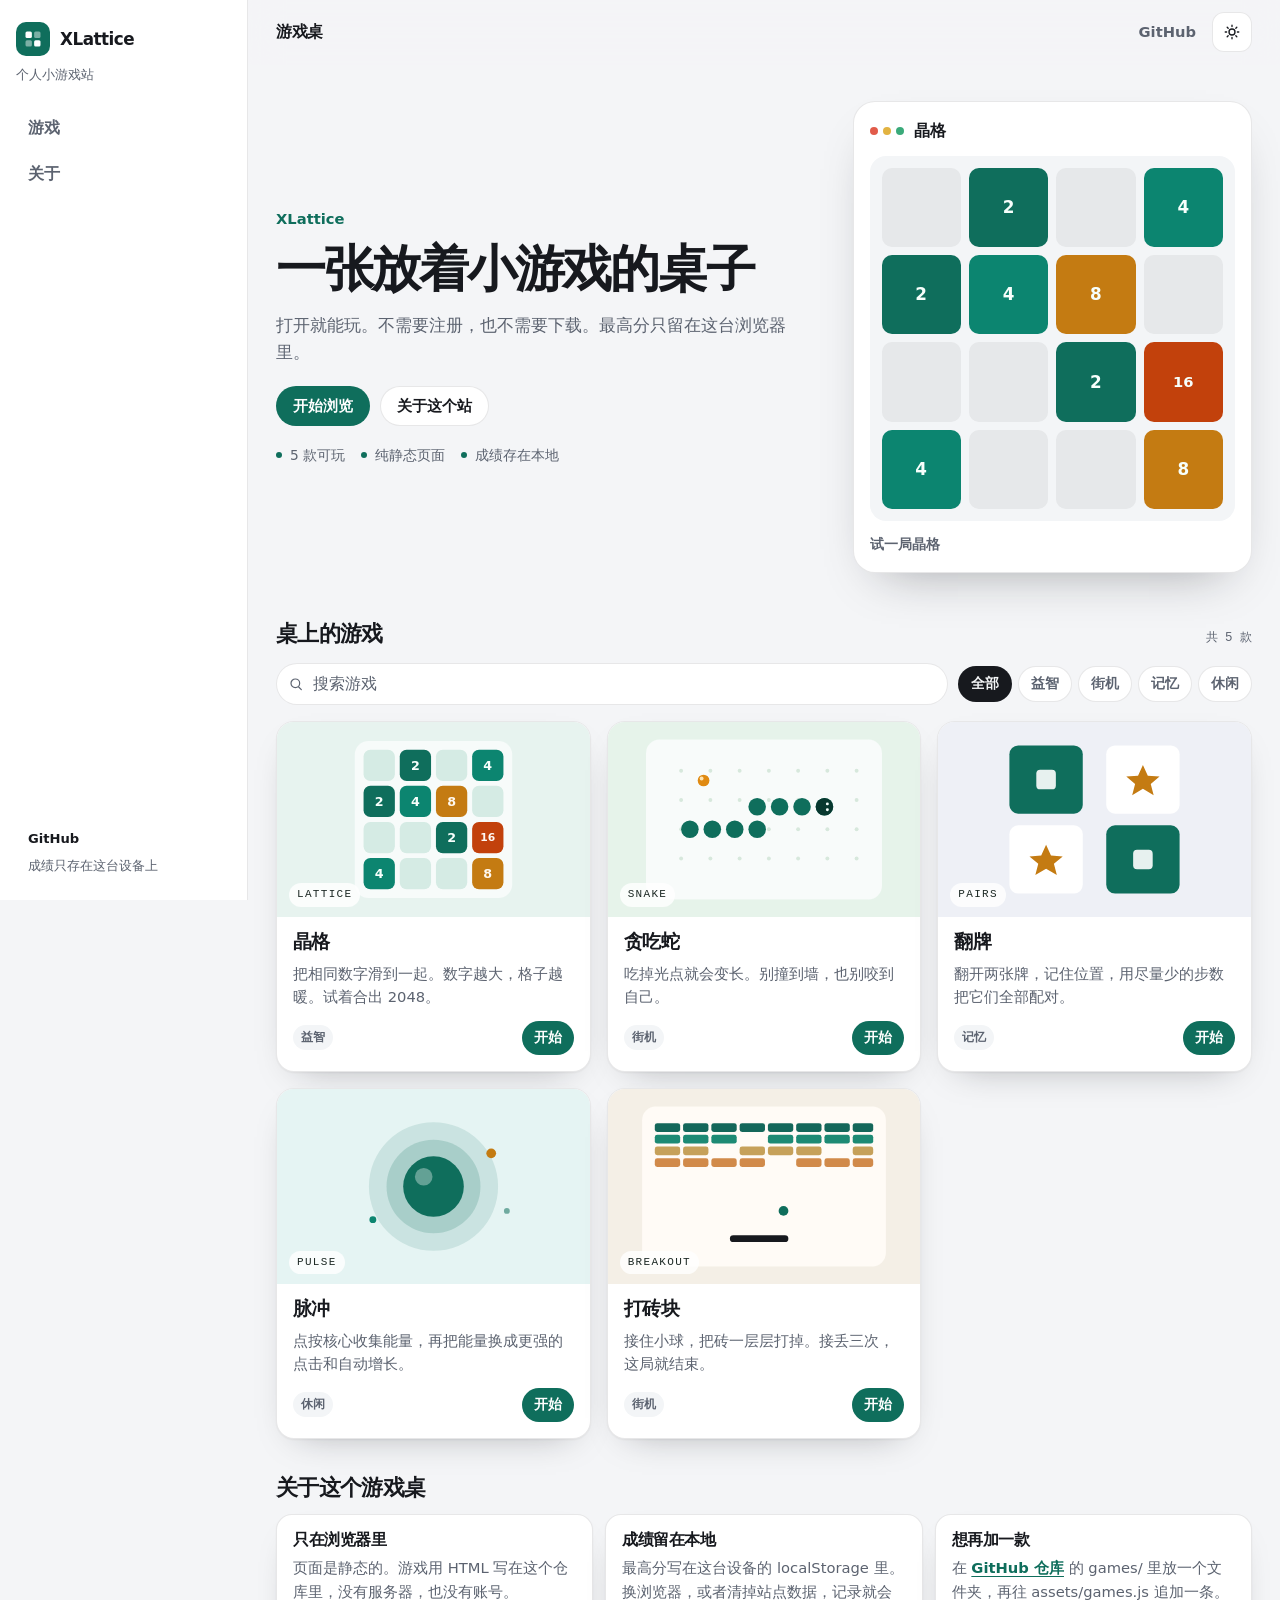
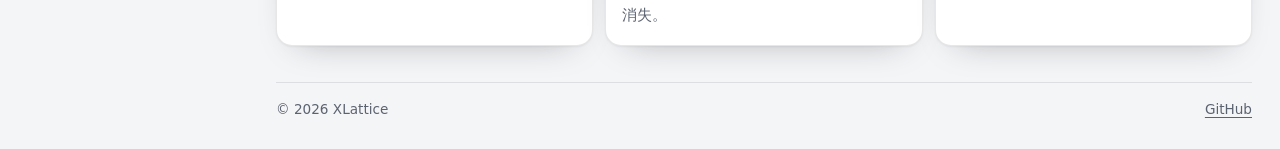
==== commit 2507c42a: "重做游戏桌：门户首页和五款可玩的小游戏 用静态页面替换原来的空游戏墙。首页是卡片目录，晶格、贪吃蛇、翻牌、脉冲和打砖块都可以在本机直接打开。  Co-authored-by: Xlattice0 <X" ====
--- a/index.html
+++ b/index.html
@@ -1,86 +1,174 @@
 <!doctype html>
-<!--
-  ============================================================
-   XLattice's Game — 首页
-   只有游戏。加新游戏去 assets/games.js
-  ============================================================
--->
 <html lang="zh-CN">
 <head>
   <meta charset="utf-8" />
   <meta name="viewport" content="width=device-width, initial-scale=1, viewport-fit=cover" />
-
-  <title>XLattice's Game</title>
-  <meta name="description" content="XLattice 的小游戏。" />
-
+  <title>XLattice · 游戏桌</title>
+  <meta name="description" content="XLattice 的个人小游戏站。打开就能玩，成绩只留在这台浏览器里。" />
+  <meta name="theme-color" content="#f4f5f7" />
   <meta property="og:type" content="website" />
-  <meta property="og:title" content="XLattice's Game" />
+  <meta property="og:title" content="XLattice · 游戏桌" />
+  <meta property="og:description" content="几款可以马上打开的小游戏。" />
   <meta property="og:url" content="https://www.xlattice.top/" />
-  <meta name="theme-color" content="#f7f5f0" media="(prefers-color-scheme: light)" />
-  <meta name="theme-color" content="#08080c" media="(prefers-color-scheme: dark)" />
-
   <link rel="canonical" href="https://www.xlattice.top/" />
   <link rel="icon" type="image/svg+xml" href="assets/favicon.svg" />
+  <link rel="stylesheet" href="assets/tokens.css" />
+  <link rel="stylesheet" href="assets/base.css" />
   <link rel="stylesheet" href="assets/style.css" />
-
-  <script>
-    (function () {
-      var saved = null;
-      try { saved = localStorage.getItem('theme'); } catch (e) {}
-      var dark = saved
-        ? saved === 'dark'
-        : window.matchMedia('(prefers-color-scheme: dark)').matches;
-      document.documentElement.dataset.theme = dark ? 'dark' : 'light';
-    })();
-  </script>
+  <script src="assets/boot.js"></script>
 </head>
-
 <body>
   <a class="skip" href="#games">跳到游戏</a>
 
-  <header class="nav">
-    <div class="nav-inner">
-      <a class="brand" href="./">
-        <span class="brand-mark" aria-hidden="true">
-          <svg viewBox="0 0 16 16" fill="none" stroke="currentColor" stroke-width="1.3">
-            <path d="M3 3h10M3 8h10M3 13h10M3 3v10M8 3v10M13 3v10" />
-          </svg>
-        </span>
-        <span class="brand-name">XLattice's <b>Game</b></span>
-      </a>
+  <div class="app">
+    <aside class="side">
+      <div class="brand-lockup">
+        <a class="brand" href="./">
+          <span class="brand-mark" aria-hidden="true">
+            <svg viewBox="0 0 24 24" fill="currentColor">
+              <rect x="2" y="2" width="8.5" height="8.5" rx="2"/>
+              <rect x="13.5" y="2" width="8.5" height="8.5" rx="2" opacity=".45"/>
+              <rect x="2" y="13.5" width="8.5" height="8.5" rx="2" opacity=".45"/>
+              <rect x="13.5" y="13.5" width="8.5" height="8.5" rx="2"/>
+            </svg>
+          </span>
+          <span class="brand-name">XLattice</span>
+        </a>
+        <p class="side-tagline">个人小游戏站</p>
+      </div>
 
-      <a class="nav-link" href="https://github.com/Xlattice0" target="_blank" rel="noopener">GitHub</a>
+      <nav class="side-nav" aria-label="页面">
+        <a class="side-link" href="#games">游戏</a>
+        <a class="side-link" href="#about">关于</a>
+      </nav>
 
-      <button class="theme-btn" id="themeBtn" type="button" aria-label="切换深浅色主题">
-        <svg class="icon-sun" viewBox="0 0 24 24" fill="none" stroke="currentColor" stroke-width="1.7" stroke-linecap="round" aria-hidden="true">
-          <circle cx="12" cy="12" r="4.2" />
-          <path d="M12 2.6v2.1M12 19.3v2.1M2.6 12h2.1M19.3 12h2.1M5.4 5.4l1.5 1.5M17.1 17.1l1.5 1.5M18.6 5.4l-1.5 1.5M6.9 17.1l-1.5 1.5" />
-        </svg>
-        <svg class="icon-moon" viewBox="0 0 24 24" fill="none" stroke="currentColor" stroke-width="1.7" stroke-linecap="round" stroke-linejoin="round" aria-hidden="true">
-          <path d="M21 13.2A8.6 8.6 0 1 1 10.8 3a6.8 6.8 0 0 0 10.2 10.2z" />
-        </svg>
-      </button>
+      <div class="side-foot">
+        <a href="https://github.com/Xlattice0/xlattice0.github.io" target="_blank" rel="noopener noreferrer">GitHub</a>
+        <p>成绩只存在这台设备上</p>
+      </div>
+    </aside>
+
+    <div class="content">
+      <header class="topbar">
+        <div class="wrap">
+          <a class="brand topbar-brand" href="./">
+            <span class="brand-mark" aria-hidden="true">
+              <svg viewBox="0 0 24 24" fill="currentColor">
+                <rect x="2" y="2" width="8.5" height="8.5" rx="2"/>
+                <rect x="13.5" y="2" width="8.5" height="8.5" rx="2" opacity=".45"/>
+                <rect x="2" y="13.5" width="8.5" height="8.5" rx="2" opacity=".45"/>
+                <rect x="13.5" y="13.5" width="8.5" height="8.5" rx="2"/>
+              </svg>
+            </span>
+            <span class="brand-name">XLattice</span>
+          </a>
+          <div class="topbar-title">游戏桌</div>
+          <nav class="topnav" aria-label="页面">
+            <a class="text-link" href="#games">游戏</a>
+            <a class="text-link" href="#about">关于</a>
+          </nav>
+          <span class="top-spacer"></span>
+          <a class="text-link" href="https://github.com/Xlattice0/xlattice0.github.io" target="_blank" rel="noopener noreferrer">GitHub</a>
+          <button class="icon-btn theme-btn" type="button" data-theme-toggle aria-label="切换深色">
+            <svg class="icon-sun" viewBox="0 0 24 24" fill="none" stroke="currentColor" stroke-width="1.8" stroke-linecap="round" aria-hidden="true">
+              <circle cx="12" cy="12" r="4"/>
+              <path d="M12 3v1.8M12 19.2V21M3 12h1.8M19.2 12H21M5.6 5.6l1.3 1.3M17.1 17.1l1.3 1.3M18.4 5.6l-1.3 1.3M6.9 17.1l-1.3 1.3"/>
+            </svg>
+            <svg class="icon-moon" viewBox="0 0 24 24" fill="none" stroke="currentColor" stroke-width="1.8" stroke-linecap="round" stroke-linejoin="round" aria-hidden="true">
+              <path d="M20.5 14.2A8.2 8.2 0 1 1 9.8 3.5a6.6 6.6 0 0 0 10.7 10.7z"/>
+            </svg>
+          </button>
+        </div>
+      </header>
+
+      <div class="wrap page">
+        <main id="main">
+          <section class="hero">
+            <div class="hero-copy">
+              <p class="kicker">XLattice</p>
+              <h1>一张放着<span class="h1-break"></span>小游戏的桌子</h1>
+              <p class="lede">打开就能玩。不需要注册，也不需要下载。最高分只留在这台浏览器里。</p>
+              <div class="hero-actions">
+                <a class="btn btn-accent" href="#games">开始浏览</a>
+                <a class="btn btn-ghost" href="#about">关于这个站</a>
+              </div>
+              <ul class="hero-meta">
+                <li id="heroCount">本地可玩</li>
+                <li>纯静态页面</li>
+                <li>成绩存在本地</li>
+              </ul>
+            </div>
+
+            <a class="hero-panel" href="play.html?g=lattice">
+              <span class="hero-panel-top">
+                <span class="dots" aria-hidden="true"><i></i><i></i><i></i></span>
+                <span>晶格</span>
+              </span>
+              <span class="mini-board" aria-hidden="true">
+                <i></i><i class="v2">2</i><i></i><i class="v4">4</i>
+                <i class="v2">2</i><i class="v4">4</i><i class="v8">8</i><i></i>
+                <i></i><i></i><i class="v2">2</i><i class="v16">16</i>
+                <i class="v4">4</i><i></i><i></i><i class="v8">8</i>
+              </span>
+              <span class="hero-caption">试一局晶格</span>
+            </a>
+          </section>
+
+          <section class="block" id="games" aria-labelledby="games-title">
+            <div class="section-head">
+              <h2 id="games-title">桌上的游戏</h2>
+              <p class="section-count" id="shownCount" aria-live="polite">—</p>
+            </div>
+
+            <div class="toolbar">
+              <label class="search-wrap">
+                <span class="sr-only">搜索游戏</span>
+                <svg viewBox="0 0 24 24" fill="none" stroke="currentColor" stroke-width="1.8" aria-hidden="true">
+                  <circle cx="11" cy="11" r="6.5"/>
+                  <path d="M16 16.5 20 20.5" stroke-linecap="round"/>
+                </svg>
+                <input id="q" type="search" placeholder="搜索游戏" autocomplete="off" enterkeyhint="search" />
+              </label>
+              <div class="chips" id="chips" role="group" aria-label="按类型筛选"></div>
+            </div>
+
+            <div class="grid" id="gameGrid"></div>
+            <p class="empty" id="empty" hidden>没有符合的游戏。清空搜索，或切回「全部」。</p>
+            <noscript>
+              <p class="empty">需要启用 JavaScript 才能列出游戏。每一款也都放在 games/ 目录里，可以直接打开。</p>
+            </noscript>
+          </section>
+
+          <section class="block" id="about" aria-labelledby="about-title">
+            <div class="section-head">
+              <h2 id="about-title">关于这个游戏桌</h2>
+            </div>
+            <div class="about-grid">
+              <article class="about-card">
+                <h3>只在浏览器里</h3>
+                <p>页面是静态的。游戏用 HTML 写在这个仓库里，没有服务器，也没有账号。</p>
+              </article>
+              <article class="about-card">
+                <h3>成绩留在本地</h3>
+                <p>最高分写在这台设备的 localStorage 里。换浏览器，或者清掉站点数据，记录就会消失。</p>
+              </article>
+              <article class="about-card">
+                <h3>想再加一款</h3>
+                <p>在 <a href="https://github.com/Xlattice0/xlattice0.github.io" target="_blank" rel="noopener noreferrer">GitHub 仓库</a> 的 games/ 里放一个文件夹，再往 assets/games.js 追加一条。</p>
+              </article>
+            </div>
+          </section>
+        </main>
+
+        <footer class="footer">
+          <p>© <span id="year">2026</span> XLattice</p>
+          <a href="https://github.com/Xlattice0/xlattice0.github.io" target="_blank" rel="noopener noreferrer">GitHub</a>
+        </footer>
+      </div>
     </div>
-  </header>
-
-  <main class="page" id="games">
-    <div class="page-head">
-      <h1 class="page-title">全部游戏</h1>
-      <span class="count" id="count">—</span>
-    </div>
-
-    <div class="grid" id="gameGrid"></div>
-
-    <div class="empty" id="empty" hidden>暂无游戏</div>
-  </main>
-
-  <footer class="footer">
-    <div class="footer-inner">
-      <p>© <span id="year">2026</span> XLattice's Game</p>
-    </div>
-  </footer>
+  </div>
 
   <script src="assets/games.js"></script>
-  <script src="assets/app.js" defer></script>
+  <script src="assets/app.js"></script>
 </body>
 </html>
--- a/assets/tokens.css
+++ b/assets/tokens.css
@@ -0,0 +1,46 @@
+/* Shared color and type tokens for the portal and the games. */
+
+:root {
+  color-scheme: light;
+  --bg: #f4f5f7;
+  --bg-tint: #e7f3ef;
+  --stage: #e8eaee;
+  --surface: #ffffff;
+  --surface-2: #f3f5f7;
+  --ink: #17191e;
+  --muted: #5c6370;
+  --line: rgba(23, 25, 30, 0.10);
+  --line-strong: rgba(23, 25, 30, 0.18);
+  --accent: #0f6e5c;
+  --accent-hover: #0c5b4c;
+  --on-accent: #ffffff;
+  --accent-soft: #e5f3ef;
+  --shadow: 0 1px 2px rgba(18, 22, 28, 0.05), 0 14px 36px -22px rgba(18, 22, 28, 0.38);
+  --shadow-lg: 0 22px 50px -28px rgba(18, 22, 28, 0.42);
+  --radius: 18px;
+  --radius-sm: 12px;
+  --sans: ui-sans-serif, system-ui, -apple-system, "Segoe UI", "PingFang SC",
+    "Hiragino Sans GB", "Noto Sans SC", "Microsoft YaHei", sans-serif;
+  --mono: ui-monospace, "SFMono-Regular", "SF Mono", Menlo, Consolas, "Liberation Mono", monospace;
+  --sidebar: 248px;
+  --max: 1040px;
+}
+
+[data-theme="dark"] {
+  color-scheme: dark;
+  --bg: #101216;
+  --bg-tint: #15241f;
+  --stage: #0c0e12;
+  --surface: #181b21;
+  --surface-2: #21252e;
+  --ink: #f2f4f7;
+  --muted: #a7adb8;
+  --line: rgba(255, 255, 255, 0.10);
+  --line-strong: rgba(255, 255, 255, 0.18);
+  --accent: #7ddec8;
+  --accent-hover: #9ae8d6;
+  --on-accent: #06241e;
+  --accent-soft: rgba(125, 222, 200, 0.14);
+  --shadow: 0 1px 2px rgba(0, 0, 0, 0.45), 0 16px 40px -24px rgba(0, 0, 0, 0.75);
+  --shadow-lg: 0 24px 60px -28px rgba(0, 0, 0, 0.8);
+}
--- a/assets/base.css
+++ b/assets/base.css
@@ -0,0 +1,102 @@
+/* Reset and controls shared by the portal, play shell, and games. */
+
+*,
+*::before,
+*::after { box-sizing: border-box; }
+
+html { scroll-behavior: smooth; -webkit-text-size-adjust: 100%; }
+
+body {
+  margin: 0;
+  background: var(--bg);
+  color: var(--ink);
+  font-family: var(--sans);
+  font-size: 16px;
+  line-height: 1.6;
+  -webkit-font-smoothing: antialiased;
+}
+
+h1, h2, h3, p, ul { margin: 0; padding: 0; }
+h1, h2, h3 { line-height: 1.18; letter-spacing: -0.03em; font-weight: 700; }
+ul { list-style: none; }
+img, svg { display: block; max-width: 100%; }
+button, input { font: inherit; color: inherit; }
+button { cursor: pointer; }
+a { color: inherit; text-decoration: none; }
+
+::selection { background: var(--accent-soft); color: var(--ink); }
+
+:focus { outline: none; }
+:focus-visible {
+  outline: 2px solid var(--accent);
+  outline-offset: 3px;
+}
+
+[hidden] { display: none !important; }
+
+.sr-only {
+  position: absolute;
+  width: 1px;
+  height: 1px;
+  padding: 0;
+  margin: -1px;
+  overflow: hidden;
+  clip: rect(0, 0, 0, 0);
+  white-space: nowrap;
+  border: 0;
+}
+
+.btn {
+  display: inline-flex;
+  align-items: center;
+  justify-content: center;
+  gap: 8px;
+  min-height: 40px;
+  padding: 0 16px;
+  border-radius: 999px;
+  border: 1px solid transparent;
+  font-weight: 650;
+  font-size: 0.92rem;
+  line-height: 1;
+  white-space: nowrap;
+  text-decoration: none;
+  transition: background-color 0.15s ease, border-color 0.15s ease, transform 0.15s ease;
+}
+
+.btn:hover { transform: translateY(-1px); }
+.btn:disabled { opacity: 0.45; cursor: not-allowed; transform: none; }
+
+.btn-accent { background: var(--accent); color: var(--on-accent); }
+.btn-accent:hover { background: var(--accent-hover); }
+
+.btn-ghost {
+  background: var(--surface);
+  border-color: var(--line);
+  color: var(--ink);
+}
+.btn-ghost:hover { border-color: var(--line-strong); }
+
+.icon-btn {
+  width: 40px;
+  height: 40px;
+  display: grid;
+  place-items: center;
+  flex: none;
+  border-radius: 12px;
+  border: 1px solid var(--line);
+  background: var(--surface);
+  color: var(--ink);
+  padding: 0;
+}
+.icon-btn:hover { border-color: var(--line-strong); }
+.icon-btn svg { width: 18px; height: 18px; }
+
+@media (prefers-reduced-motion: reduce) {
+  html { scroll-behavior: auto; }
+  *, *::before, *::after {
+    animation-duration: 0.01ms !important;
+    animation-iteration-count: 1 !important;
+    transition-duration: 0.01ms !important;
+  }
+  .btn:hover { transform: none; }
+}
--- a/assets/style.css
+++ b/assets/style.css
@@ -1,534 +1,480 @@
-/* ============================================================
-   XLattice's Game
-   变量 → 基础 → 导航 → 页面头 → 游戏卡 → 空状态 → 页脚
-   → 游戏容器页 → 动效 → 响应式
-   ============================================================ */
-
-/* ── 变量 ───────────────────────────────────────────────── */
-:root {
-  --paper: #f7f5f0;
-  --ink: #14131a;
-  --muted: #6b6775;
-  --line: rgba(20, 19, 26, 0.10);
-  --line-strong: rgba(20, 19, 26, 0.18);
-  --card: #fffefb;
-  --accent: #ff4d00;
-  --accent-soft: rgba(255, 77, 0, 0.10);
-  --shadow-sm: 0 1px 2px rgba(24, 20, 14, 0.05), 0 10px 26px -18px rgba(24, 20, 14, 0.45);
-  --shadow-lg: 0 30px 70px -28px rgba(24, 20, 14, 0.55);
-  --radius: 22px;
-  --radius-sm: 12px;
-  --max: 1180px;
-  --sans: ui-sans-serif, system-ui, -apple-system, "Segoe UI", "PingFang SC",
-    "Hiragino Sans GB", "Microsoft YaHei", sans-serif;
-  --mono: ui-monospace, SFMono-Regular, "SF Mono", Menlo, Consolas, "Liberation Mono", monospace;
-}
-
-[data-theme="dark"] {
-  --paper: #08080c;
-  --ink: #f4f2ee;
-  --muted: #938ea1;
-  --line: rgba(255, 255, 255, 0.10);
-  --line-strong: rgba(255, 255, 255, 0.20);
-  --card: #101017;
-  --accent: #ff6b35;
-  --accent-soft: rgba(255, 107, 53, 0.14);
-  --shadow-sm: 0 1px 2px rgba(0, 0, 0, 0.6), 0 12px 30px -20px rgba(0, 0, 0, 1);
-  --shadow-lg: 0 34px 80px -30px rgba(0, 0, 0, 1);
-}
-
-/* ── 基础 ───────────────────────────────────────────────── */
-*,
-*::before,
-*::after { box-sizing: border-box; }
-
-html {
-  scroll-behavior: smooth;
-  -webkit-text-size-adjust: 100%;
-}
-
-body {
-  margin: 0;
-  min-height: 100vh;
-  background: var(--paper);
-  color: var(--ink);
-  font-family: var(--sans);
-  font-size: 16px;
-  line-height: 1.62;
-  -webkit-font-smoothing: antialiased;
-  transition: background-color 0.35s ease, color 0.35s ease;
-}
-
-::selection { background: var(--accent); color: #fff; }
-
-a { color: inherit; text-decoration: none; }
-h1 { margin: 0; line-height: 1.1; letter-spacing: -0.03em; }
-p { margin: 0; }
-
-:focus-visible {
-  outline: 2px solid var(--accent);
-  outline-offset: 3px;
-  border-radius: 8px;
-}
+/* Portal layout: sidebar, hero, game cards, play shell, 404. */
 
 .skip {
   position: absolute;
-  left: -9999px;
-  top: 0;
-  z-index: 99;
-  padding: 10px 16px;
+  left: 16px;
+  top: 12px;
+  z-index: 80;
+  transform: translateY(-160%);
+  padding: 8px 12px;
+  border-radius: 10px;
   background: var(--accent);
-  color: #fff;
-  border-radius: 0 0 10px 0;
-}
-.skip:focus { left: 0; }
-
-/* ── 导航 ───────────────────────────────────────────────── */
-.nav {
+  color: var(--on-accent);
+  font-weight: 700;
+}
+.skip:focus { transform: none; }
+
+.app { min-height: 100vh; min-height: 100dvh; }
+
+.side {
+  display: none;
   position: sticky;
   top: 0;
-  z-index: 40;
-  background: var(--paper);
+  height: 100vh;
+  height: 100dvh;
+  flex-direction: column;
+  gap: 22px;
+  padding: 22px 16px 16px;
+  border-right: 1px solid var(--line);
+  background: var(--surface);
+}
+
+.brand {
+  display: flex;
+  align-items: center;
+  gap: 10px;
+  min-width: 0;
+  font-weight: 700;
+  letter-spacing: -0.03em;
+}
+.brand-mark {
+  width: 34px;
+  height: 34px;
+  display: grid;
+  place-items: center;
+  flex: none;
+  border-radius: 10px;
+  background: var(--accent);
+  color: var(--on-accent);
+}
+.brand-mark svg { width: 18px; height: 18px; }
+.brand-name { font-size: 1.05rem; }
+.side-tagline { margin-top: 8px; color: var(--muted); font-size: 0.82rem; }
+
+.side-nav { display: flex; flex-direction: column; gap: 4px; }
+.side-link {
+  display: flex;
+  align-items: center;
+  min-height: 42px;
+  padding: 0 12px;
+  border-radius: 12px;
+  color: var(--muted);
+  font-weight: 650;
+}
+.side-link:hover { background: var(--surface-2); color: var(--ink); }
+
+.side-foot {
+  margin-top: auto;
+  display: flex;
+  flex-direction: column;
+  gap: 6px;
+  padding: 8px 12px;
+  color: var(--muted);
+  font-size: 0.82rem;
+}
+.side-foot a { color: var(--ink); font-weight: 700; }
+.side-foot a:hover { color: var(--accent); }
+
+.content { min-width: 0; }
+
+.topbar {
+  position: sticky;
+  top: 0;
+  z-index: 30;
+  background: var(--bg);
   border-bottom: 1px solid transparent;
-  transition: border-color 0.3s ease, background-color 0.3s ease;
-}
-
-@supports (backdrop-filter: blur(14px)) {
-  .nav {
-    background: color-mix(in srgb, var(--paper) 78%, transparent);
-    backdrop-filter: blur(16px) saturate(150%);
+}
+@supports (backdrop-filter: blur(12px)) {
+  .topbar {
+    background: color-mix(in srgb, var(--bg) 82%, transparent);
+    backdrop-filter: blur(16px) saturate(140%);
   }
 }
-
-.nav.is-stuck { border-bottom-color: var(--line); }
-
-.nav-inner {
-  max-width: var(--max);
+.topbar.is-stuck { border-bottom-color: var(--line); }
+
+.wrap {
+  width: min(100%, calc(var(--max) + 56px));
   margin: 0 auto;
-  padding: 15px 24px;
-  display: flex;
-  align-items: center;
-  gap: 18px;
-}
-
-.brand {
-  display: flex;
-  align-items: center;
-  gap: 11px;
-  margin-right: auto;
+  padding: 0 28px;
+}
+.topbar .wrap {
+  display: flex;
+  align-items: center;
+  gap: 8px;
+  min-height: 64px;
+  padding-top: env(safe-area-inset-top);
+}
+.topbar-title { font-weight: 700; letter-spacing: -0.03em; }
+.top-spacer { flex: 1; }
+.topnav { display: flex; align-items: center; gap: 2px; }
+
+.text-link {
+  color: var(--muted);
   font-weight: 650;
-  letter-spacing: -0.02em;
-  white-space: nowrap;
-}
-
-.brand-mark {
-  width: 30px;
-  height: 30px;
-  flex: none;
-  border-radius: 9px;
-  background: var(--ink);
-  color: var(--paper);
-  display: grid;
-  place-items: center;
-  transition: background-color 0.3s ease;
-}
-
-.brand-mark svg { width: 16px; height: 16px; }
-
-.brand-name { font-size: 15.5px; }
-.brand-name b { color: var(--accent); font-weight: 700; }
-
-.nav-link {
-  font-size: 14.5px;
-  color: var(--muted);
-  border-bottom: 1px solid transparent;
-  transition: color 0.2s ease, border-color 0.2s ease;
-}
-
-.nav-link:hover { color: var(--ink); border-bottom-color: var(--accent); }
-
-.theme-btn {
-  width: 38px;
-  height: 38px;
-  flex: none;
-  display: grid;
-  place-items: center;
-  border: 1px solid var(--line);
-  border-radius: 11px;
-  background: var(--card);
-  color: var(--ink);
-  cursor: pointer;
-  transition: border-color 0.2s ease, transform 0.2s ease;
-}
-
-.theme-btn:hover { border-color: var(--line-strong); transform: translateY(-1px); }
-.theme-btn svg { width: 17px; height: 17px; }
+  font-size: 0.92rem;
+  padding: 6px 8px;
+  border-radius: 8px;
+}
+.text-link:hover { color: var(--ink); background: var(--surface-2); }
 
 [data-theme="light"] .icon-moon { display: none; }
 [data-theme="dark"] .icon-sun { display: none; }
 
-/* ── 页面头 ─────────────────────────────────────────────── */
-.page {
-  max-width: var(--max);
-  margin: 0 auto;
-  padding: 40px 24px 72px;
-}
-
-.page-head {
+.page { padding-top: 8px; padding-bottom: calc(28px + env(safe-area-inset-bottom)); }
+
+.hero {
+  display: grid;
+  grid-template-columns: minmax(0, 1.15fr) minmax(280px, 0.85fr);
+  gap: 36px;
+  align-items: center;
+  padding: 28px 0 12px;
+}
+.kicker { color: var(--accent); font-weight: 700; font-size: 0.92rem; }
+.hero h1 {
+  margin-top: 8px;
+  font-size: clamp(2rem, 4.4vw, 3.15rem);
+  letter-spacing: -0.045em;
+  max-width: 11em;
+}
+.lede { margin-top: 14px; max-width: 38em; color: var(--muted); font-size: 1.05rem; }
+.hero-actions { display: flex; flex-wrap: wrap; gap: 10px; margin-top: 20px; }
+.hero-meta {
+  display: flex;
+  flex-wrap: wrap;
+  gap: 8px 16px;
+  margin-top: 18px;
+  color: var(--muted);
+  font-size: 0.86rem;
+}
+.hero-meta li { display: flex; align-items: center; gap: 8px; }
+.hero-meta li::before {
+  content: "";
+  width: 6px;
+  height: 6px;
+  border-radius: 50%;
+  background: var(--accent);
+}
+
+.hero-panel {
+  display: flex;
+  flex-direction: column;
+  gap: 12px;
+  padding: 16px;
+  border: 1px solid var(--line);
+  border-radius: 22px;
+  background: var(--surface);
+  box-shadow: var(--shadow-lg);
+  color: inherit;
+}
+.hero-panel:hover { border-color: var(--line-strong); }
+.hero-panel-top { display: flex; align-items: center; gap: 10px; font-weight: 700; }
+.dots { display: flex; gap: 5px; }
+.dots i { width: 8px; height: 8px; border-radius: 50%; display: block; background: var(--line-strong); }
+.dots i:first-child { background: #e15b4a; }
+.dots i:nth-child(2) { background: #e2b341; }
+.dots i:nth-child(3) { background: #3aaa7a; }
+.hero-caption { color: var(--muted); font-size: 0.88rem; font-weight: 650; }
+
+.mini-board {
+  display: grid;
+  grid-template-columns: repeat(4, 1fr);
+  gap: 8px;
+  padding: 12px;
+  border-radius: 16px;
+  background: var(--surface-2);
+}
+.mini-board i {
+  aspect-ratio: 1;
+  display: grid;
+  place-items: center;
+  border-radius: 10px;
+  background: rgba(23, 25, 30, 0.06);
+  font-style: normal;
+  font-weight: 700;
+  color: #f7fffc;
+  font-size: 1.05rem;
+}
+[data-theme="dark"] .mini-board i:not(.v2):not(.v4):not(.v8):not(.v16) {
+  background: rgba(255, 255, 255, 0.07);
+}
+.mini-board .v2 { background: #0f6e5c; }
+.mini-board .v4 { background: #0c8570; }
+.mini-board .v8 { background: #c47b12; }
+.mini-board .v16 { background: #c2410c; font-size: 0.92rem; }
+
+.block { margin-top: 36px; }
+.section-head {
   display: flex;
   align-items: baseline;
+  justify-content: space-between;
   gap: 12px;
-  margin-bottom: 24px;
-  padding-bottom: 14px;
-  border-bottom: 1px solid var(--line);
-}
-
-.page-title {
-  font-size: clamp(1.35rem, 3vw, 1.7rem);
-  font-weight: 700;
-}
-
-.count {
-  font-family: var(--mono);
-  font-size: 12px;
-  letter-spacing: 0.1em;
-  color: var(--muted);
-}
-
-/* ── 游戏墙 ─────────────────────────────────────────────── */
+  margin-bottom: 14px;
+}
+.section-head h2 { font-size: 1.35rem; }
+.section-count { color: var(--muted); font-family: var(--mono); font-size: 0.78rem; }
+
+.toolbar { display: flex; flex-wrap: wrap; gap: 10px; align-items: center; margin-bottom: 16px; }
+.search-wrap { position: relative; flex: 1 1 220px; min-width: 0; }
+.search-wrap svg {
+  position: absolute;
+  left: 12px;
+  top: 50%;
+  width: 16px;
+  height: 16px;
+  transform: translateY(-50%);
+  color: var(--muted);
+  pointer-events: none;
+}
+.search-wrap input {
+  width: 100%;
+  min-height: 42px;
+  padding: 0 14px 0 36px;
+  border: 1px solid var(--line);
+  border-radius: 999px;
+  background: var(--surface);
+  color: var(--ink);
+}
+.search-wrap input::placeholder { color: var(--muted); }
+.chips { display: flex; flex-wrap: wrap; gap: 6px; }
+.chip {
+  min-height: 36px;
+  padding: 0 12px;
+  border-radius: 999px;
+  border: 1px solid var(--line);
+  background: var(--surface);
+  color: var(--muted);
+  font-size: 0.85rem;
+  font-weight: 650;
+}
+.chip[aria-pressed="true"] {
+  background: var(--ink);
+  border-color: transparent;
+  color: var(--bg);
+}
+
 .grid {
   display: grid;
-  grid-template-columns: repeat(auto-fill, minmax(300px, 1fr));
-  gap: 26px;
+  grid-template-columns: repeat(auto-fill, minmax(260px, 1fr));
+  gap: 16px;
+}
+
+@keyframes card-in {
+  from { opacity: 0; transform: translateY(8px); }
+  to { opacity: 1; transform: none; }
 }
 
 .card {
-  position: relative;
-  display: flex;
-  flex-direction: column;
+  display: flex;
+  flex-direction: column;
+  height: 100%;
+  overflow: hidden;
   border: 1px solid var(--line);
   border-radius: var(--radius);
-  background: var(--card);
-  overflow: hidden;
-  opacity: 0;
-  transform: translateY(18px);
-  transition: transform 0.55s cubic-bezier(0.2, 0.7, 0.3, 1),
-    opacity 0.55s ease, box-shadow 0.4s ease, border-color 0.4s ease;
-}
-
-.card.in { opacity: 1; transform: none; }
-
+  background: var(--surface);
+  box-shadow: var(--shadow);
+  color: inherit;
+  animation: card-in 0.45s ease both;
+}
 .card:hover {
-  transform: translateY(-7px);
-  border-color: transparent;
+  transform: translateY(-3px);
+  border-color: var(--line-strong);
   box-shadow: var(--shadow-lg);
 }
-
-.card-link {
-  display: flex;
-  flex-direction: column;
-  height: 100%;
-  color: inherit;
-}
-
-/* 封面:纯 CSS 生成,不需要图片 */
-.cover {
+.card-cover {
   position: relative;
   aspect-ratio: 16 / 10;
-  overflow: hidden;
-  background:
-    radial-gradient(120% 120% at 18% 0%,
-      color-mix(in srgb, var(--c1) 92%, #fff) 0%,
-      var(--c1) 38%,
-      var(--c2) 100%);
-  isolation: isolate;
-}
-
-.cover-lines {
+  background: var(--surface-2);
+}
+.card-cover img { position: absolute; inset: 0; width: 100%; height: 100%; object-fit: cover; }
+.cover-en {
   position: absolute;
-  inset: -20%;
-  background-image:
-    linear-gradient(to right, rgba(255, 255, 255, 0.22) 1px, transparent 1px),
-    linear-gradient(to bottom, rgba(255, 255, 255, 0.22) 1px, transparent 1px);
-  background-size: 34px 34px;
-  transform: rotate(9deg);
-  opacity: 0.55;
-  transition: transform 0.6s cubic-bezier(0.2, 0.7, 0.3, 1), opacity 0.6s ease;
-}
-
-.card:hover .cover-lines { transform: rotate(5deg) scale(1.06); opacity: 0.75; }
-
-.cover::before {
-  content: "";
-  position: absolute;
-  inset: 0;
-  background: radial-gradient(70% 70% at 72% 22%, rgba(255, 255, 255, 0.5), transparent 62%);
-  mix-blend-mode: soft-light;
-  z-index: 1;
-}
-
-/* 悬停时的扫描线 */
-.cover::after {
-  content: "";
-  position: absolute;
-  inset: 0;
-  z-index: 3;
-  background: repeating-linear-gradient(0deg,
-    rgba(0, 0, 0, 0.22) 0 1px, transparent 1px 3px);
-  opacity: 0;
-  transition: opacity 0.4s ease;
-  pointer-events: none;
-}
-
-.card:hover .cover::after { opacity: 0.45; }
-
-.cover-num {
-  position: absolute;
-  top: 16px;
-  left: 18px;
-  z-index: 2;
-  font-family: var(--mono);
-  font-size: 12px;
-  letter-spacing: 0.2em;
-  color: rgba(255, 255, 255, 0.8);
-}
-
-.cover-title {
-  position: absolute;
-  left: 18px;
-  right: 18px;
-  bottom: 14px;
-  z-index: 2;
-  color: #fff;
-  font-size: clamp(1.5rem, 3.4vw, 2.05rem);
-  font-weight: 700;
-  letter-spacing: -0.03em;
-  line-height: 1.05;
-  text-shadow: 0 2px 24px rgba(0, 0, 0, 0.35);
-  transition: transform 0.45s cubic-bezier(0.2, 0.7, 0.3, 1);
-}
-
-.card:hover .cover-title { transform: translateY(-3px); }
-
-.cover-en {
-  display: block;
-  margin-top: 6px;
-  font-family: var(--mono);
-  font-size: 10.5px;
-  font-weight: 500;
-  letter-spacing: 0.22em;
-  color: rgba(255, 255, 255, 0.72);
-  text-transform: uppercase;
-}
-
-.play-pill {
-  position: absolute;
-  top: 13px;
-  right: 13px;
-  z-index: 2;
-  display: inline-flex;
-  align-items: center;
-  gap: 5px;
-  padding: 5px 11px;
-  border: 1px solid rgba(255, 255, 255, 0.34);
+  left: 12px;
+  bottom: 10px;
+  padding: 3px 8px;
   border-radius: 999px;
-  background: rgba(255, 255, 255, 0.16);
-  color: #fff;
-  font-size: 12px;
-  font-weight: 560;
-  -webkit-backdrop-filter: blur(6px);
-  backdrop-filter: blur(6px);
-  transition: background-color 0.3s ease, transform 0.3s ease;
-}
-
-.card:hover .play-pill {
-  background: rgba(255, 255, 255, 0.28);
-  transform: translateY(-1px);
-}
-
-.card-body {
-  display: flex;
-  flex-direction: column;
-  padding: 13px 18px 15px;
-  flex: 1;
-}
-
-.card-foot {
-  display: flex;
-  align-items: center;
-  justify-content: space-between;
-  gap: 12px;
-  margin-top: auto;
-}
-
-.tag {
-  padding: 3px 9px;
-  border: 1px solid var(--line);
-  border-radius: 6px;
+  background: rgba(255, 255, 255, 0.82);
+  color: #1c2824;
   font-family: var(--mono);
   font-size: 11px;
-  letter-spacing: 0.06em;
-  color: var(--muted);
-}
-
-.best {
+  letter-spacing: 0.12em;
+  text-transform: uppercase;
+}
+.card-body {
+  display: flex;
+  flex-direction: column;
+  gap: 8px;
+  flex: 1;
+  padding: 14px 16px 16px;
+}
+.card-top { display: flex; align-items: baseline; justify-content: space-between; gap: 10px; }
+.card h3 { font-size: 1.2rem; }
+.card-best {
+  flex: none;
+  color: var(--accent);
   font-family: var(--mono);
-  font-size: 11.5px;
-  letter-spacing: 0.04em;
-  color: var(--accent);
-}
-
-/* ── 空状态 ─────────────────────────────────────────────── */
+  font-size: 0.72rem;
+  font-weight: 650;
+}
+.card-blurb { color: var(--muted); font-size: 0.92rem; }
+.card-foot {
+  display: flex;
+  align-items: center;
+  justify-content: space-between;
+  gap: 10px;
+  margin-top: auto;
+  padding-top: 4px;
+}
+.card-tags { display: flex; flex-wrap: wrap; gap: 6px; }
+.tag {
+  padding: 3px 8px;
+  border-radius: 999px;
+  background: var(--surface-2);
+  color: var(--muted);
+  font-size: 0.75rem;
+  font-weight: 650;
+}
+.card-cta {
+  display: inline-flex;
+  align-items: center;
+  min-height: 34px;
+  padding: 0 12px;
+  border-radius: 999px;
+  background: var(--accent);
+  color: var(--on-accent);
+  font-size: 0.85rem;
+  font-weight: 700;
+}
+.card:hover .card-cta { background: var(--accent-hover); }
+
 .empty {
-  padding: 56px 24px;
+  padding: 28px 18px;
   border: 1px dashed var(--line-strong);
   border-radius: var(--radius);
   text-align: center;
   color: var(--muted);
 }
 
-/* ── 页脚 ───────────────────────────────────────────────── */
-.footer { border-top: 1px solid var(--line); }
-
-.footer-inner {
-  max-width: var(--max);
-  margin: 0 auto;
-  padding: 22px 24px 34px;
-  font-size: 13px;
-  color: var(--muted);
-}
-
-/* ── 游戏容器页 play.html ───────────────────────────────── */
+#games, #about { scroll-margin-top: 84px; }
+
+.about-grid {
+  display: grid;
+  grid-template-columns: repeat(auto-fit, minmax(220px, 1fr));
+  gap: 12px;
+  margin-top: 14px;
+}
+.about-card {
+  padding: 16px 16px 18px;
+  border: 1px solid var(--line);
+  border-radius: 16px;
+  background: var(--surface);
+  box-shadow: var(--shadow);
+}
+.about-card h3 { font-size: 1rem; margin-bottom: 6px; }
+.about-card p { color: var(--muted); font-size: 0.92rem; }
+.about-card a { color: var(--accent); font-weight: 700; text-decoration: underline; text-underline-offset: 3px; }
+
+.footer {
+  display: flex;
+  flex-wrap: wrap;
+  gap: 8px 16px;
+  justify-content: space-between;
+  margin-top: 36px;
+  padding-top: 16px;
+  border-top: 1px solid var(--line);
+  color: var(--muted);
+  font-size: 0.85rem;
+}
+.footer a { text-decoration: underline; text-underline-offset: 3px; }
+
+/* Play shell */
 .shell {
   height: 100vh;
   height: 100dvh;
   display: flex;
   flex-direction: column;
-  overflow: hidden;
-}
-
+  background: var(--bg);
+}
 .bar {
   display: flex;
   align-items: center;
-  gap: 16px;
-  padding: 11px 18px;
+  gap: 10px;
+  padding: 10px 12px;
+  padding-top: calc(10px + env(safe-area-inset-top));
   border-bottom: 1px solid var(--line);
-  background: var(--paper);
-  flex: none;
-}
-
-.bar-back {
-  display: inline-flex;
-  align-items: center;
-  gap: 6px;
-  padding: 7px 13px;
-  border: 1px solid var(--line);
-  border-radius: 10px;
-  font-size: 13.5px;
-  color: var(--muted);
-  transition: color 0.2s ease, border-color 0.2s ease, transform 0.2s ease;
-}
-
-.bar-back:hover {
-  color: var(--ink);
-  border-color: var(--line-strong);
-  transform: translateX(-2px);
-}
-
-.bar-title {
-  display: flex;
-  align-items: baseline;
-  gap: 10px;
-  margin-right: auto;
-  min-width: 0;
-}
-
+  background: var(--bg);
+}
+.bar-title { min-width: 0; margin-right: auto; display: flex; flex-direction: column; line-height: 1.2; }
 .bar-title b {
-  font-size: 15.5px;
-  font-weight: 650;
-  letter-spacing: -0.02em;
+  font-size: 0.98rem;
   white-space: nowrap;
   overflow: hidden;
   text-overflow: ellipsis;
 }
-
-.bar-title span {
-  font-family: var(--mono);
-  font-size: 11px;
-  letter-spacing: 0.08em;
-  color: var(--muted);
-}
-
-.bar-best {
-  font-family: var(--mono);
-  font-size: 12px;
-  letter-spacing: 0.04em;
-  color: var(--muted);
-  white-space: nowrap;
-}
-
-.bar-best b { color: var(--accent); font-weight: 600; }
-
-.bar-fs {
-  width: 36px;
-  height: 34px;
+.bar-tag { color: var(--muted); font-family: var(--mono); font-size: 0.72rem; letter-spacing: 0.08em; text-transform: uppercase; }
+.bar-best { color: var(--muted); font-size: 0.85rem; font-variant-numeric: tabular-nums; white-space: nowrap; }
+.stage { position: relative; flex: 1; min-height: 0; background: var(--stage); }
+.stage iframe { width: 100%; height: 100%; border: 0; display: block; background: var(--stage); }
+.stage:fullscreen { background: var(--stage); }
+.missing {
+  height: 100%;
   display: grid;
   place-items: center;
-  border: 1px solid var(--line);
-  border-radius: 10px;
-  background: var(--card);
-  color: var(--ink);
-  cursor: pointer;
-  transition: border-color 0.2s ease;
-}
-
-.bar-fs:hover { border-color: var(--line-strong); }
-.bar-fs svg { width: 15px; height: 15px; }
-
-.stage {
-  position: relative;
-  flex: 1;
-  min-height: 0;
-  background: #06060a;
-}
-
-.stage iframe {
-  display: block;
-  width: 100%;
-  height: 100%;
-  border: 0;
-}
-
-.stage:fullscreen { background: #06060a; }
-.stage:-webkit-full-screen { background: #06060a; }
-
-.missing {
+  align-content: center;
+  gap: 14px;
+  padding: 24px;
+  text-align: center;
+  color: var(--muted);
+}
+
+/* 404 */
+.notfound {
+  min-height: 100vh;
+  min-height: 100dvh;
   display: grid;
   place-items: center;
-  height: 100%;
-  padding: 32px;
+  align-content: center;
+  gap: 8px;
+  padding: 32px 20px;
   text-align: center;
-  color: #b9b4c4;
-  font-size: 15px;
-}
-
-/* ── 响应式 ─────────────────────────────────────────────── */
+}
+.notfound-code {
+  font-size: clamp(4.5rem, 18vw, 7.5rem);
+  line-height: 0.85;
+  letter-spacing: -0.06em;
+  color: var(--accent);
+}
+.notfound h1 { font-size: 1.45rem; }
+.notfound .lede { margin: 0 auto 12px; }
+
+@media (min-width: 900px) {
+  .app { display: grid; grid-template-columns: var(--sidebar) minmax(0, 1fr); align-items: start; }
+  .side { display: flex; }
+  .topbar-brand, .topnav { display: none; }
+}
+
+@media (max-width: 1080px) {
+  .hero { grid-template-columns: 1fr; gap: 22px; }
+  .hero-panel { max-width: 460px; }
+}
+
+@media (max-width: 899px) {
+  .topbar-title { display: none; }
+}
+
 @media (max-width: 640px) {
-  .nav-inner { padding: 13px 18px; }
-  .page { padding: 28px 18px 56px; }
-  .grid { grid-template-columns: 1fr; gap: 20px; }
-  .footer-inner { padding: 20px 18px 30px; }
-  .bar { padding: 9px 12px; gap: 10px; }
-  .bar-title span { display: none; }
-  .bar-best { font-size: 11px; }
-}
-
-/* ── 减少动态效果 ───────────────────────────────────────── */
+  .wrap { padding: 0 16px; }
+  .hero { padding-top: 18px; }
+  .hero h1 { font-size: 2rem; max-width: none; }
+  .h1-break { display: block; }
+  .bar-tag { display: none; }
+}
+
+@media (max-width: 400px) {
+  .topbar .wrap { flex-wrap: wrap; }
+  .topnav { order: 5; flex: 1 0 100%; margin-left: -8px; }
+}
+
 @media (prefers-reduced-motion: reduce) {
-  html { scroll-behavior: auto; }
-  *, *::before, *::after {
-    animation-duration: 0.01ms !important;
-    transition-duration: 0.01ms !important;
-  }
-  .card { opacity: 1; transform: none; }
-}
+  .card { animation: none; }
+  .card:hover { transform: none; }
+}
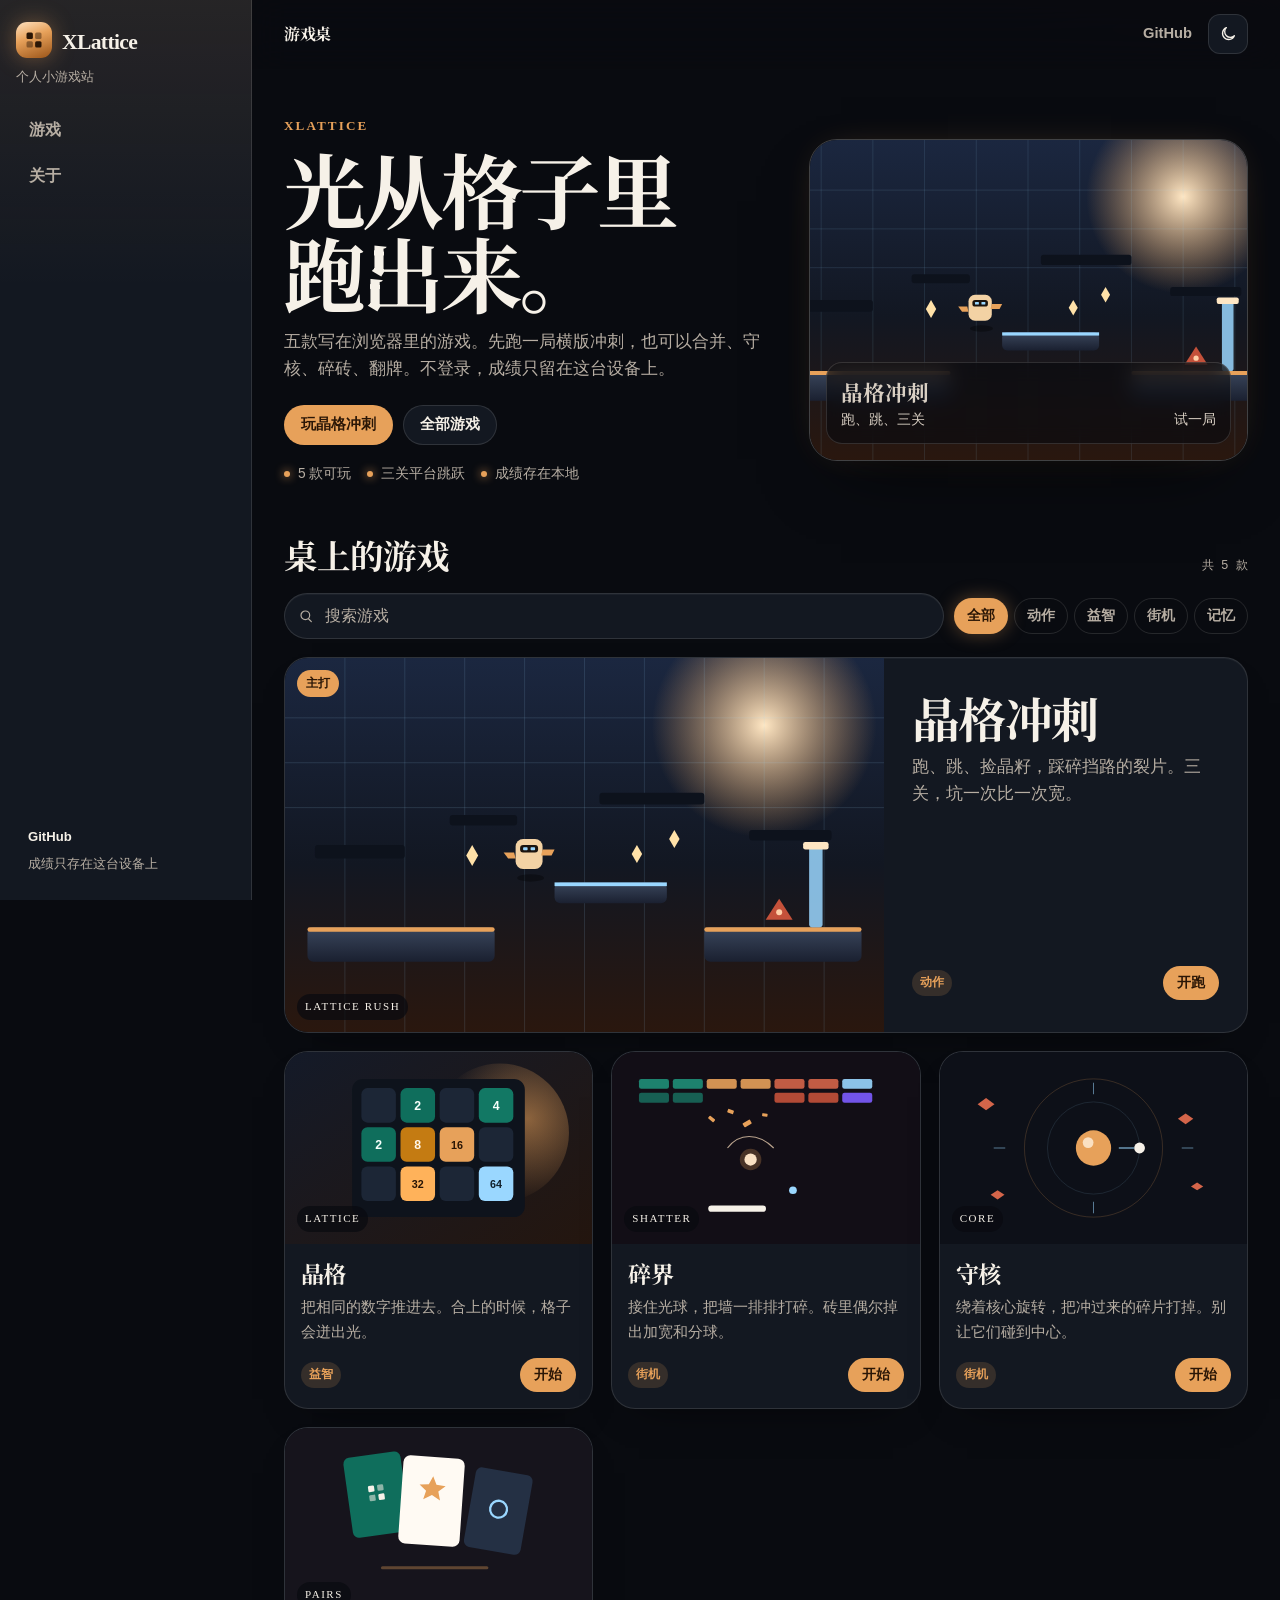
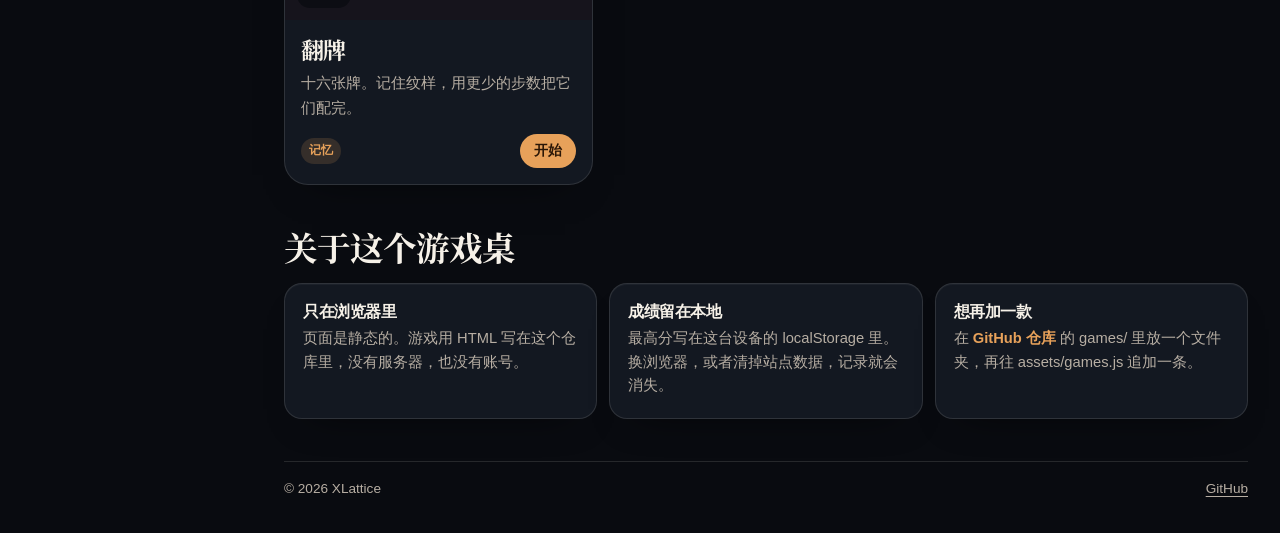
==== commit 5403be09: "把游戏桌改成夜间样式，并换上更完整的游戏 首页改用衬线和铜金色，封面换成场景插画。用三关横版的晶格冲刺换掉贪吃蛇，碎界和守核也补上粒子、音效和暂停。  Co-authored-by: Xlattice" ====
--- a/index.html
+++ b/index.html
@@ -5,13 +5,14 @@
   <meta name="viewport" content="width=device-width, initial-scale=1, viewport-fit=cover" />
   <title>XLattice · 游戏桌</title>
   <meta name="description" content="XLattice 的个人小游戏站。打开就能玩，成绩只留在这台浏览器里。" />
-  <meta name="theme-color" content="#f4f5f7" />
+  <meta name="theme-color" content="#090b10" />
   <meta property="og:type" content="website" />
   <meta property="og:title" content="XLattice · 游戏桌" />
-  <meta property="og:description" content="几款可以马上打开的小游戏。" />
+  <meta property="og:description" content="光从格子里跑出来。横版冲刺，加上合并、守核、碎砖和翻牌。" />
   <meta property="og:url" content="https://www.xlattice.top/" />
   <link rel="canonical" href="https://www.xlattice.top/" />
   <link rel="icon" type="image/svg+xml" href="assets/favicon.svg" />
+  <link rel="stylesheet" href="assets/fonts.css" />
   <link rel="stylesheet" href="assets/tokens.css" />
   <link rel="stylesheet" href="assets/base.css" />
   <link rel="stylesheet" href="assets/style.css" />
@@ -85,32 +86,26 @@
         <main id="main">
           <section class="hero">
             <div class="hero-copy">
-              <p class="kicker">XLattice</p>
-              <h1>一张放着<span class="h1-break"></span>小游戏的桌子</h1>
-              <p class="lede">打开就能玩。不需要注册，也不需要下载。最高分只留在这台浏览器里。</p>
+              <p class="kicker">XLATTICE</p>
+              <h1>光从格子里<br>跑出来。</h1>
+              <p class="lede">五款写在浏览器里的游戏。先跑一局横版冲刺，也可以合并、守核、碎砖、翻牌。不登录，成绩只留在这台设备上。</p>
               <div class="hero-actions">
-                <a class="btn btn-accent" href="#games">开始浏览</a>
-                <a class="btn btn-ghost" href="#about">关于这个站</a>
+                <a class="btn btn-accent" href="play.html?g=rush">玩晶格冲刺</a>
+                <a class="btn btn-ghost" href="#games">全部游戏</a>
               </div>
               <ul class="hero-meta">
                 <li id="heroCount">本地可玩</li>
-                <li>纯静态页面</li>
+                <li>三关平台跳跃</li>
                 <li>成绩存在本地</li>
               </ul>
             </div>
 
-            <a class="hero-panel" href="play.html?g=lattice">
-              <span class="hero-panel-top">
-                <span class="dots" aria-hidden="true"><i></i><i></i><i></i></span>
-                <span>晶格</span>
+            <a class="poster" href="play.html?g=rush">
+              <img src="assets/covers/rush.svg" alt="" width="800" height="500" />
+              <span class="poster-caption">
+                <span><b>晶格冲刺</b><span>跑、跳、三关</span></span>
+                <span>试一局</span>
               </span>
-              <span class="mini-board" aria-hidden="true">
-                <i></i><i class="v2">2</i><i></i><i class="v4">4</i>
-                <i class="v2">2</i><i class="v4">4</i><i class="v8">8</i><i></i>
-                <i></i><i></i><i class="v2">2</i><i class="v16">16</i>
-                <i class="v4">4</i><i></i><i></i><i class="v8">8</i>
-              </span>
-              <span class="hero-caption">试一局晶格</span>
             </a>
           </section>
 
@@ -133,7 +128,7 @@
             </div>
 
             <div class="grid" id="gameGrid"></div>
-            <p class="empty" id="empty" hidden>没有符合的游戏。清空搜索，或切回「全部」。</p>
+            <p class="empty" id="empty" hidden>这格是空的。换个词，或回到「全部」。</p>
             <noscript>
               <p class="empty">需要启用 JavaScript 才能列出游戏。每一款也都放在 games/ 目录里，可以直接打开。</p>
             </noscript>
--- a/assets/fonts.css
+++ b/assets/fonts.css
@@ -0,0 +1,23 @@
+@font-face {
+  font-family: Fraunces;
+  font-style: normal;
+  font-weight: 500 700;
+  font-display: swap;
+  src: url("fonts/latin-0.woff2") format("woff2");
+  unicode-range: U+0000-00FF, U+0131, U+0152-0153, U+02BB-02BC, U+02C6, U+02DA, U+02DC, U+0304, U+0308, U+0329, U+2000-206F, U+20AC, U+2122, U+2191, U+2193, U+2212, U+2215, U+FEFF, U+FFFD;
+}
+@font-face {
+  font-family: Outfit;
+  font-style: normal;
+  font-weight: 400 700;
+  font-display: swap;
+  src: url("fonts/latin-1.woff2") format("woff2");
+  unicode-range: U+0000-00FF, U+0131, U+0152-0153, U+02BB-02BC, U+02C6, U+02DA, U+02DC, U+0304, U+0308, U+0329, U+2000-206F, U+20AC, U+2122, U+2191, U+2193, U+2212, U+2215, U+FEFF, U+FFFD;
+}
+@font-face {
+  font-family: "Noto Serif SC";
+  font-style: normal;
+  font-weight: 700;
+  font-display: swap;
+  src: url("fonts/serif-sc.woff2") format("woff2");
+}
--- a/assets/tokens.css
+++ b/assets/tokens.css
@@ -1,46 +1,48 @@
-/* Shared color and type tokens for the portal and the games. */
+/* Night cabinet. Dark is the design; light is the same materials in daylight. */
 
-:root {
-  color-scheme: light;
-  --bg: #f4f5f7;
-  --bg-tint: #e7f3ef;
-  --stage: #e8eaee;
-  --surface: #ffffff;
-  --surface-2: #f3f5f7;
-  --ink: #17191e;
-  --muted: #5c6370;
-  --line: rgba(23, 25, 30, 0.10);
-  --line-strong: rgba(23, 25, 30, 0.18);
-  --accent: #0f6e5c;
-  --accent-hover: #0c5b4c;
-  --on-accent: #ffffff;
-  --accent-soft: #e5f3ef;
-  --shadow: 0 1px 2px rgba(18, 22, 28, 0.05), 0 14px 36px -22px rgba(18, 22, 28, 0.38);
-  --shadow-lg: 0 22px 50px -28px rgba(18, 22, 28, 0.42);
-  --radius: 18px;
-  --radius-sm: 12px;
-  --sans: ui-sans-serif, system-ui, -apple-system, "Segoe UI", "PingFang SC",
-    "Hiragino Sans GB", "Noto Sans SC", "Microsoft YaHei", sans-serif;
-  --mono: ui-monospace, "SFMono-Regular", "SF Mono", Menlo, Consolas, "Liberation Mono", monospace;
-  --sidebar: 248px;
-  --max: 1040px;
+:root,
+[data-theme="dark"] {
+  color-scheme: dark;
+  --bg: #090b10;
+  --bg-tint: #2a170c;
+  --stage: #07090e;
+  --surface: #131821;
+  --surface-2: #1c2330;
+  --ink: #f6f1e8;
+  --muted: #b7aea3;
+  --line: rgba(246, 241, 232, 0.12);
+  --line-strong: rgba(246, 241, 232, 0.24);
+  --accent: #e7a15a;
+  --accent-hover: #ffc892;
+  --on-accent: #2a1606;
+  --accent-soft: rgba(231, 161, 90, 0.16);
+  --ice: #9ad7ff;
+  --shadow: 0 1px 0 rgba(255, 255, 255, 0.04) inset, 0 18px 40px -28px rgba(0, 0, 0, 0.8);
+  --shadow-lg: 0 30px 70px -32px rgba(0, 0, 0, 0.85), 0 0 40px -18px rgba(231, 161, 90, 0.35);
+  --radius: 22px;
+  --sidebar: 252px;
+  --max: 1120px;
+  --serif: "Noto Serif SC", Fraunces, "Songti SC", "Noto Serif CJK SC", serif;
+  --sans: Outfit, "PingFang SC", "Hiragino Sans GB", "Noto Sans SC", "Microsoft YaHei", sans-serif;
+  --mono: ui-monospace, "SFMono-Regular", Menlo, Consolas, monospace;
 }
 
-[data-theme="dark"] {
-  color-scheme: dark;
-  --bg: #101216;
-  --bg-tint: #15241f;
-  --stage: #0c0e12;
-  --surface: #181b21;
-  --surface-2: #21252e;
-  --ink: #f2f4f7;
-  --muted: #a7adb8;
-  --line: rgba(255, 255, 255, 0.10);
-  --line-strong: rgba(255, 255, 255, 0.18);
-  --accent: #7ddec8;
-  --accent-hover: #9ae8d6;
-  --on-accent: #06241e;
-  --accent-soft: rgba(125, 222, 200, 0.14);
-  --shadow: 0 1px 2px rgba(0, 0, 0, 0.45), 0 16px 40px -24px rgba(0, 0, 0, 0.75);
-  --shadow-lg: 0 24px 60px -28px rgba(0, 0, 0, 0.8);
+[data-theme="light"] {
+  color-scheme: light;
+  --bg: #f3eee6;
+  --bg-tint: #f6d7b4;
+  --stage: #e7e0d4;
+  --surface: #fffaf3;
+  --surface-2: #f4ecdf;
+  --ink: #1b140f;
+  --muted: #6e6256;
+  --line: rgba(27, 20, 15, 0.12);
+  --line-strong: rgba(27, 20, 15, 0.22);
+  --accent: #b86a24;
+  --accent-hover: #8d4e12;
+  --on-accent: #fff8f0;
+  --accent-soft: rgba(184, 106, 36, 0.14);
+  --ice: #1d6f93;
+  --shadow: 0 1px 2px rgba(70, 42, 16, 0.05), 0 16px 36px -24px rgba(70, 42, 16, 0.35);
+  --shadow-lg: 0 28px 60px -30px rgba(70, 42, 16, 0.4);
 }
--- a/assets/base.css
+++ b/assets/base.css
@@ -10,7 +10,7 @@
   margin: 0;
   background: var(--bg);
   color: var(--ink);
-  font-family: var(--sans);
+  font-family: var(--sans, Outfit, "PingFang SC", "Noto Sans SC", sans-serif);
   font-size: 16px;
   line-height: 1.6;
   -webkit-font-smoothing: antialiased;
--- a/assets/style.css
+++ b/assets/style.css
@@ -1,4 +1,12 @@
-/* Portal layout: sidebar, hero, game cards, play shell, 404. */
+/* Cabinet layout: rail, poster hero, illustrated cards. */
+
+body {
+  background:
+    radial-gradient(900px 480px at 100% -10%, var(--bg-tint), transparent 55%),
+    radial-gradient(700px 420px at -15% 15%, rgba(154, 215, 255, 0.08), transparent 50%),
+    var(--bg);
+  min-height: 100vh;
+}
 
 .skip {
   position: absolute;
@@ -7,7 +15,7 @@
   z-index: 80;
   transform: translateY(-160%);
   padding: 8px 12px;
-  border-radius: 10px;
+  border-radius: 999px;
   background: var(--accent);
   color: var(--on-accent);
   font-weight: 700;
@@ -24,31 +32,33 @@
   height: 100dvh;
   flex-direction: column;
   gap: 22px;
-  padding: 22px 16px 16px;
+  padding: 22px 16px 18px;
   border-right: 1px solid var(--line);
-  background: var(--surface);
-}
-
-.brand {
-  display: flex;
-  align-items: center;
-  gap: 10px;
-  min-width: 0;
-  font-weight: 700;
-  letter-spacing: -0.03em;
-}
+  background:
+    linear-gradient(180deg, rgba(231, 161, 90, 0.09), transparent 32%),
+    var(--surface);
+}
+
+.brand { display: flex; align-items: center; gap: 10px; min-width: 0; }
 .brand-mark {
-  width: 34px;
-  height: 34px;
+  width: 36px;
+  height: 36px;
   display: grid;
   place-items: center;
   flex: none;
-  border-radius: 10px;
-  background: var(--accent);
-  color: var(--on-accent);
+  border-radius: 11px;
+  background: linear-gradient(160deg, #ffe1bf, var(--accent) 42%, #9a5418);
+  color: #2a1606;
+  box-shadow: 0 0 22px rgba(231, 161, 90, 0.4);
 }
 .brand-mark svg { width: 18px; height: 18px; }
-.brand-name { font-size: 1.05rem; }
+.brand-name {
+  font-family: Fraunces, var(--serif);
+  font-weight: 560;
+  font-size: 1.35rem;
+  letter-spacing: -0.03em;
+  line-height: 1;
+}
 .side-tagline { margin-top: 8px; color: var(--muted); font-size: 0.82rem; }
 
 .side-nav { display: flex; flex-direction: column; gap: 4px; }
@@ -59,9 +69,14 @@
   padding: 0 12px;
   border-radius: 12px;
   color: var(--muted);
-  font-weight: 650;
-}
-.side-link:hover { background: var(--surface-2); color: var(--ink); }
+  font-weight: 600;
+  border: 1px solid transparent;
+}
+.side-link:hover {
+  color: var(--ink);
+  background: var(--accent-soft);
+  border-color: rgba(231, 161, 90, 0.28);
+}
 
 .side-foot {
   margin-top: auto;
@@ -81,63 +96,79 @@
   position: sticky;
   top: 0;
   z-index: 30;
-  background: var(--bg);
   border-bottom: 1px solid transparent;
 }
-@supports (backdrop-filter: blur(12px)) {
+@supports (backdrop-filter: blur(16px)) {
   .topbar {
-    background: color-mix(in srgb, var(--bg) 82%, transparent);
-    backdrop-filter: blur(16px) saturate(140%);
+    background: color-mix(in srgb, var(--bg) 78%, transparent);
+    backdrop-filter: blur(18px) saturate(140%);
   }
 }
 .topbar.is-stuck { border-bottom-color: var(--line); }
 
 .wrap {
-  width: min(100%, calc(var(--max) + 56px));
+  width: min(100%, calc(var(--max) + 64px));
   margin: 0 auto;
-  padding: 0 28px;
+  padding: 0 32px;
 }
 .topbar .wrap {
   display: flex;
   align-items: center;
   gap: 8px;
-  min-height: 64px;
+  min-height: 68px;
   padding-top: env(safe-area-inset-top);
 }
-.topbar-title { font-weight: 700; letter-spacing: -0.03em; }
+.topbar-title {
+  font-family: Fraunces, var(--serif);
+  font-weight: 560;
+  letter-spacing: -0.03em;
+}
 .top-spacer { flex: 1; }
 .topnav { display: flex; align-items: center; gap: 2px; }
 
 .text-link {
   color: var(--muted);
-  font-weight: 650;
+  font-weight: 600;
   font-size: 0.92rem;
   padding: 6px 8px;
   border-radius: 8px;
 }
-.text-link:hover { color: var(--ink); background: var(--surface-2); }
+.text-link:hover { color: var(--ink); background: var(--accent-soft); }
 
 [data-theme="light"] .icon-moon { display: none; }
 [data-theme="dark"] .icon-sun { display: none; }
 
-.page { padding-top: 8px; padding-bottom: calc(28px + env(safe-area-inset-bottom)); }
+.page { padding-top: 12px; padding-bottom: calc(36px + env(safe-area-inset-bottom)); }
 
 .hero {
   display: grid;
-  grid-template-columns: minmax(0, 1.15fr) minmax(280px, 0.85fr);
-  gap: 36px;
+  grid-template-columns: minmax(0, 1.05fr) minmax(300px, 0.95fr);
+  gap: 40px;
   align-items: center;
-  padding: 28px 0 12px;
-}
-.kicker { color: var(--accent); font-weight: 700; font-size: 0.92rem; }
+  padding: 34px 0 8px;
+}
+.kicker {
+  font-family: Fraunces, serif;
+  color: var(--accent);
+  font-weight: 560;
+  letter-spacing: 0.16em;
+  font-size: 0.82rem;
+}
 .hero h1 {
-  margin-top: 8px;
-  font-size: clamp(2rem, 4.4vw, 3.15rem);
+  margin-top: 10px;
+  font-family: var(--serif);
+  font-weight: 700;
+  font-size: clamp(3.1rem, 6.4vw, 5.5rem);
+  line-height: 1.02;
   letter-spacing: -0.045em;
-  max-width: 11em;
-}
-.lede { margin-top: 14px; max-width: 38em; color: var(--muted); font-size: 1.05rem; }
-.hero-actions { display: flex; flex-wrap: wrap; gap: 10px; margin-top: 20px; }
+}
+.lede {
+  margin-top: 16px;
+  max-width: 36em;
+  color: var(--muted);
+  font-size: 1.05rem;
+}
+.hero-actions { display: flex; flex-wrap: wrap; gap: 10px; margin-top: 22px; }
 .hero-meta {
   display: flex;
   flex-wrap: wrap;
@@ -153,71 +184,72 @@
   height: 6px;
   border-radius: 50%;
   background: var(--accent);
-}
-
-.hero-panel {
-  display: flex;
-  flex-direction: column;
+  box-shadow: 0 0 10px var(--accent);
+}
+
+.poster {
+  position: relative;
+  display: block;
+  border-radius: 28px;
+  overflow: hidden;
+  border: 1px solid var(--line-strong);
+  box-shadow: var(--shadow-lg);
+  min-height: 320px;
+  color: #f6f1e8;
+  isolation: isolate;
+}
+.poster img {
+  width: 100%;
+  height: 100%;
+  min-height: 320px;
+  object-fit: cover;
+  transform: scale(1.01);
+  transition: transform 0.6s ease;
+}
+.poster:hover img { transform: scale(1.06); }
+.poster-caption {
+  position: absolute;
+  left: 16px;
+  right: 16px;
+  bottom: 16px;
+  display: flex;
+  justify-content: space-between;
+  align-items: flex-end;
   gap: 12px;
-  padding: 16px;
-  border: 1px solid var(--line);
-  border-radius: 22px;
-  background: var(--surface);
-  box-shadow: var(--shadow-lg);
-  color: inherit;
-}
-.hero-panel:hover { border-color: var(--line-strong); }
-.hero-panel-top { display: flex; align-items: center; gap: 10px; font-weight: 700; }
-.dots { display: flex; gap: 5px; }
-.dots i { width: 8px; height: 8px; border-radius: 50%; display: block; background: var(--line-strong); }
-.dots i:first-child { background: #e15b4a; }
-.dots i:nth-child(2) { background: #e2b341; }
-.dots i:nth-child(3) { background: #3aaa7a; }
-.hero-caption { color: var(--muted); font-size: 0.88rem; font-weight: 650; }
-
-.mini-board {
-  display: grid;
-  grid-template-columns: repeat(4, 1fr);
-  gap: 8px;
-  padding: 12px;
+  padding: 12px 14px;
   border-radius: 16px;
-  background: var(--surface-2);
-}
-.mini-board i {
-  aspect-ratio: 1;
-  display: grid;
-  place-items: center;
-  border-radius: 10px;
-  background: rgba(23, 25, 30, 0.06);
-  font-style: normal;
-  font-weight: 700;
-  color: #f7fffc;
-  font-size: 1.05rem;
-}
-[data-theme="dark"] .mini-board i:not(.v2):not(.v4):not(.v8):not(.v16) {
-  background: rgba(255, 255, 255, 0.07);
-}
-.mini-board .v2 { background: #0f6e5c; }
-.mini-board .v4 { background: #0c8570; }
-.mini-board .v8 { background: #c47b12; }
-.mini-board .v16 { background: #c2410c; font-size: 0.92rem; }
-
-.block { margin-top: 36px; }
+  background: rgba(9, 11, 16, 0.62);
+  border: 1px solid rgba(246, 241, 232, 0.14);
+  backdrop-filter: blur(10px);
+}
+.poster-caption b {
+  display: block;
+  font-family: var(--serif);
+  font-size: 1.35rem;
+  font-weight: 700;
+}
+.poster-caption span { color: #d9cfc3; font-size: 0.85rem; }
+
+.block { margin-top: 42px; }
 .section-head {
   display: flex;
   align-items: baseline;
   justify-content: space-between;
   gap: 12px;
-  margin-bottom: 14px;
-}
-.section-head h2 { font-size: 1.35rem; }
+  margin-bottom: 16px;
+}
+.section-head h2 {
+  font-family: var(--serif);
+  font-size: clamp(1.6rem, 3vw, 2.1rem);
+  font-weight: 700;
+}
 .section-count { color: var(--muted); font-family: var(--mono); font-size: 0.78rem; }
 
-.toolbar { display: flex; flex-wrap: wrap; gap: 10px; align-items: center; margin-bottom: 16px; }
-.search-wrap { position: relative; flex: 1 1 220px; min-width: 0; }
+.toolbar { display: flex; flex-wrap: wrap; gap: 10px; align-items: center; margin-bottom: 18px; }
+.search-wrap { position: relative; flex: 1 1 240px; min-width: 0; }
 .search-wrap svg {
   position: absolute;
-  left: 12px;
+  left: 14px;
   top: 50%;
   width: 16px;
   height: 16px;
@@ -227,12 +259,17 @@
 }
 .search-wrap input {
   width: 100%;
-  min-height: 42px;
-  padding: 0 14px 0 36px;
+  min-height: 46px;
+  padding: 0 16px 0 40px;
   border: 1px solid var(--line);
   border-radius: 999px;
   background: var(--surface);
   color: var(--ink);
+  box-shadow: var(--shadow);
+}
+.search-wrap input:focus {
+  border-color: var(--accent);
+  box-shadow: 0 0 0 4px var(--accent-soft);
 }
 .search-wrap input::placeholder { color: var(--muted); }
 .chips { display: flex; flex-wrap: wrap; gap: 6px; }
@@ -241,25 +278,27 @@
   padding: 0 12px;
   border-radius: 999px;
   border: 1px solid var(--line);
-  background: var(--surface);
+  background: transparent;
   color: var(--muted);
   font-size: 0.85rem;
   font-weight: 650;
 }
+.chip:hover { border-color: var(--line-strong); color: var(--ink); }
 .chip[aria-pressed="true"] {
-  background: var(--ink);
+  background: var(--accent);
   border-color: transparent;
-  color: var(--bg);
+  color: var(--on-accent);
+  box-shadow: 0 0 18px rgba(231, 161, 90, 0.35);
 }
 
 .grid {
   display: grid;
   grid-template-columns: repeat(auto-fill, minmax(260px, 1fr));
-  gap: 16px;
+  gap: 18px;
 }
 
 @keyframes card-in {
-  from { opacity: 0; transform: translateY(8px); }
+  from { opacity: 0; transform: translateY(10px); }
   to { opacity: 1; transform: none; }
 }
 
@@ -269,45 +308,67 @@
   height: 100%;
   overflow: hidden;
   border: 1px solid var(--line);
-  border-radius: var(--radius);
+  border-radius: 24px;
   background: var(--surface);
   box-shadow: var(--shadow);
   color: inherit;
-  animation: card-in 0.45s ease both;
-}
-.card:hover {
-  transform: translateY(-3px);
-  border-color: var(--line-strong);
-  box-shadow: var(--shadow-lg);
+  animation: card-in 0.5s ease both;
 }
 .card-cover {
   position: relative;
   aspect-ratio: 16 / 10;
-  background: var(--surface-2);
-}
-.card-cover img { position: absolute; inset: 0; width: 100%; height: 100%; object-fit: cover; }
+  overflow: hidden;
+  background: #10141c;
+}
+.card-cover img {
+  width: 100%;
+  height: 100%;
+  object-fit: cover;
+  transition: transform 0.55s ease;
+}
+.card:hover {
+  transform: translateY(-6px);
+  border-color: rgba(231, 161, 90, 0.55);
+  box-shadow: var(--shadow-lg);
+}
+.card:hover .card-cover img { transform: scale(1.05); }
 .cover-en {
   position: absolute;
   left: 12px;
-  bottom: 10px;
-  padding: 3px 8px;
-  border-radius: 999px;
-  background: rgba(255, 255, 255, 0.82);
-  color: #1c2824;
-  font-family: var(--mono);
+  bottom: 12px;
+  padding: 4px 8px;
+  border-radius: 999px;
+  background: rgba(9, 11, 16, 0.72);
+  color: #f6f1e8;
+  font-family: Fraunces, serif;
   font-size: 11px;
-  letter-spacing: 0.12em;
+  letter-spacing: 0.14em;
   text-transform: uppercase;
+}
+.cover-badge {
+  position: absolute;
+  top: 12px;
+  left: 12px;
+  padding: 4px 9px;
+  border-radius: 999px;
+  background: var(--accent);
+  color: var(--on-accent);
+  font-size: 0.75rem;
+  font-weight: 700;
 }
 .card-body {
   display: flex;
   flex-direction: column;
   gap: 8px;
   flex: 1;
-  padding: 14px 16px 16px;
+  padding: 16px 16px 16px;
 }
 .card-top { display: flex; align-items: baseline; justify-content: space-between; gap: 10px; }
-.card h3 { font-size: 1.2rem; }
+.card h3 {
+  font-family: var(--serif);
+  font-size: 1.45rem;
+  font-weight: 700;
+}
 .card-best {
   flex: none;
   color: var(--accent);
@@ -315,78 +376,94 @@
   font-size: 0.72rem;
   font-weight: 650;
 }
-.card-blurb { color: var(--muted); font-size: 0.92rem; }
+.card-blurb { color: var(--muted); font-size: 0.95rem; }
 .card-foot {
   display: flex;
   align-items: center;
   justify-content: space-between;
   gap: 10px;
   margin-top: auto;
-  padding-top: 4px;
+  padding-top: 6px;
 }
 .card-tags { display: flex; flex-wrap: wrap; gap: 6px; }
 .tag {
   padding: 3px 8px;
   border-radius: 999px;
-  background: var(--surface-2);
-  color: var(--muted);
+  background: var(--accent-soft);
+  color: var(--accent);
   font-size: 0.75rem;
-  font-weight: 650;
+  font-weight: 700;
 }
 .card-cta {
   display: inline-flex;
   align-items: center;
   min-height: 34px;
-  padding: 0 12px;
+  padding: 0 14px;
   border-radius: 999px;
   background: var(--accent);
   color: var(--on-accent);
   font-size: 0.85rem;
   font-weight: 700;
-}
-.card:hover .card-cta { background: var(--accent-hover); }
+  transition: transform 0.2s ease, background-color 0.2s ease;
+}
+.card:hover .card-cta { background: var(--accent-hover); transform: translateX(2px); }
+
+@media (min-width: 860px) {
+  .card.is-feature {
+    grid-column: 1 / -1;
+    display: grid;
+    grid-template-columns: 1.4fr 0.85fr;
+  }
+  .card.is-feature .card-cover { aspect-ratio: auto; min-height: 340px; }
+  .card.is-feature .card-body { padding: 32px 28px; justify-content: center; }
+  .card.is-feature h3 { font-size: clamp(2rem, 4vw, 3rem); }
+  .card.is-feature .card-blurb { font-size: 1.05rem; max-width: 28em; }
+}
 
 .empty {
-  padding: 28px 18px;
-  border: 1px dashed var(--line-strong);
-  border-radius: var(--radius);
+  margin-top: 8px;
+  padding: 42px 20px;
+  border-radius: 24px;
   text-align: center;
   color: var(--muted);
-}
-
-#games, #about { scroll-margin-top: 84px; }
+  background:
+    radial-gradient(420px 140px at 50% 0%, var(--accent-soft), transparent 70%),
+    var(--surface);
+  border: 1px solid var(--line);
+}
+
+#games, #about { scroll-margin-top: 88px; }
 
 .about-grid {
   display: grid;
   grid-template-columns: repeat(auto-fit, minmax(220px, 1fr));
   gap: 12px;
-  margin-top: 14px;
 }
 .about-card {
-  padding: 16px 16px 18px;
+  padding: 18px 18px 20px;
   border: 1px solid var(--line);
-  border-radius: 16px;
+  border-radius: 18px;
   background: var(--surface);
   box-shadow: var(--shadow);
 }
-.about-card h3 { font-size: 1rem; margin-bottom: 6px; }
+.about-card h3 { font-size: 1.02rem; margin-bottom: 6px; }
 .about-card p { color: var(--muted); font-size: 0.92rem; }
-.about-card a { color: var(--accent); font-weight: 700; text-decoration: underline; text-underline-offset: 3px; }
+.about-card a { color: var(--accent); font-weight: 700; }
 
 .footer {
   display: flex;
   flex-wrap: wrap;
   gap: 8px 16px;
   justify-content: space-between;
-  margin-top: 36px;
+  margin-top: 42px;
   padding-top: 16px;
   border-top: 1px solid var(--line);
   color: var(--muted);
   font-size: 0.85rem;
 }
 .footer a { text-decoration: underline; text-underline-offset: 3px; }
-
-/* Play shell */
+.footer a:hover { color: var(--accent); }
+
 .shell {
   height: 100vh;
   height: 100dvh;
@@ -401,20 +478,26 @@
   padding: 10px 12px;
   padding-top: calc(10px + env(safe-area-inset-top));
   border-bottom: 1px solid var(--line);
-  background: var(--bg);
-}
-.bar-title { min-width: 0; margin-right: auto; display: flex; flex-direction: column; line-height: 1.2; }
+  background: color-mix(in srgb, var(--bg) 88%, transparent);
+}
+.bar-title { min-width: 0; margin-right: auto; display: flex; flex-direction: column; line-height: 1.15; }
 .bar-title b {
-  font-size: 0.98rem;
+  font-family: var(--serif);
+  font-size: 1.05rem;
   white-space: nowrap;
   overflow: hidden;
   text-overflow: ellipsis;
 }
-.bar-tag { color: var(--muted); font-family: var(--mono); font-size: 0.72rem; letter-spacing: 0.08em; text-transform: uppercase; }
-.bar-best { color: var(--muted); font-size: 0.85rem; font-variant-numeric: tabular-nums; white-space: nowrap; }
+.bar-tag {
+  color: var(--muted);
+  font-family: Fraunces, serif;
+  font-size: 0.72rem;
+  letter-spacing: 0.12em;
+  text-transform: uppercase;
+}
+.bar-best { color: var(--accent); font-size: 0.85rem; font-variant-numeric: tabular-nums; white-space: nowrap; }
 .stage { position: relative; flex: 1; min-height: 0; background: var(--stage); }
 .stage iframe { width: 100%; height: 100%; border: 0; display: block; background: var(--stage); }
-.stage:fullscreen { background: var(--stage); }
 .missing {
   height: 100%;
   display: grid;
@@ -426,7 +509,6 @@
   color: var(--muted);
 }
 
-/* 404 */
 .notfound {
   min-height: 100vh;
   min-height: 100dvh;
@@ -436,14 +518,18 @@
   gap: 8px;
   padding: 32px 20px;
   text-align: center;
+  background:
+    radial-gradient(500px 240px at 50% 0%, var(--bg-tint), transparent 70%),
+    var(--bg);
 }
 .notfound-code {
+  font-family: Fraunces, var(--serif);
   font-size: clamp(4.5rem, 18vw, 7.5rem);
   line-height: 0.85;
   letter-spacing: -0.06em;
   color: var(--accent);
 }
-.notfound h1 { font-size: 1.45rem; }
+.notfound h1 { font-family: var(--serif); font-size: 1.7rem; }
 .notfound .lede { margin: 0 auto 12px; }
 
 @media (min-width: 900px) {
@@ -452,9 +538,8 @@
   .topbar-brand, .topnav { display: none; }
 }
 
-@media (max-width: 1080px) {
-  .hero { grid-template-columns: 1fr; gap: 22px; }
-  .hero-panel { max-width: 460px; }
+@media (max-width: 980px) {
+  .hero { grid-template-columns: 1fr; gap: 22px; padding-top: 18px; }
 }
 
 @media (max-width: 899px) {
@@ -463,10 +548,9 @@
 
 @media (max-width: 640px) {
   .wrap { padding: 0 16px; }
-  .hero { padding-top: 18px; }
-  .hero h1 { font-size: 2rem; max-width: none; }
-  .h1-break { display: block; }
+  .hero h1 { font-size: 2.7rem; }
   .bar-tag { display: none; }
+  .poster, .poster img { min-height: 220px; }
 }
 
 @media (max-width: 400px) {
@@ -475,6 +559,6 @@
 }
 
 @media (prefers-reduced-motion: reduce) {
-  .card { animation: none; }
-  .card:hover { transform: none; }
-}
+  .card, .card-cover img, .poster img, .card-cta { animation: none; transition: none; }
+  .card:hover, .card:hover .card-cta { transform: none; }
+}
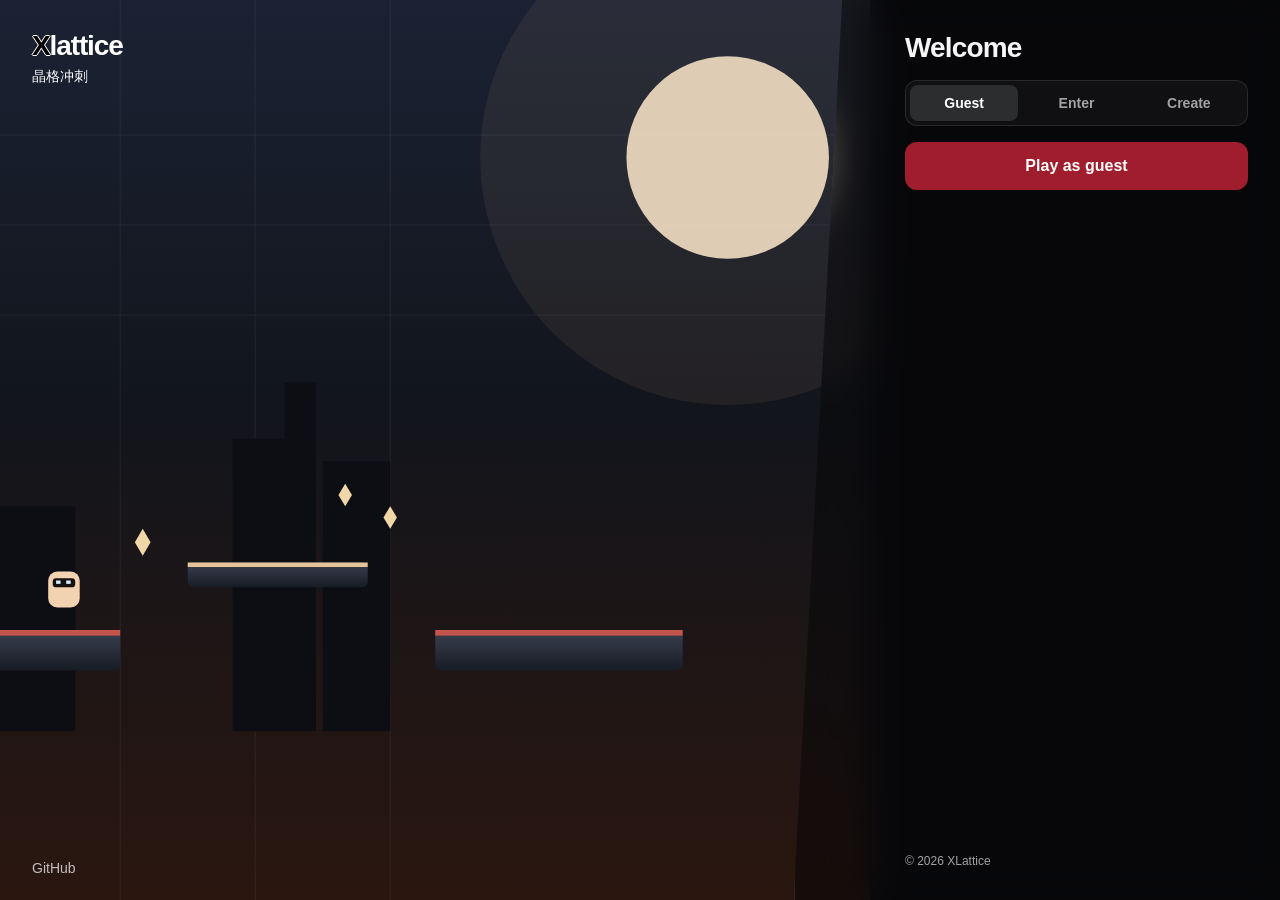
==== commit 37aad1e6: "把首页收成单页入口，只留晶格冲刺 桌面是左侧场景加右侧磨砂面板，Play as guest 直接进入唯一的横版关卡。其它游戏和说明文案已去掉。  Co-authored-by: Xlattice0 <" ====
--- a/index.html
+++ b/index.html
@@ -1,169 +1,97 @@
 <!doctype html>
-<html lang="zh-CN">
+<html lang="en">
 <head>
   <meta charset="utf-8" />
   <meta name="viewport" content="width=device-width, initial-scale=1, viewport-fit=cover" />
-  <title>XLattice · 游戏桌</title>
-  <meta name="description" content="XLattice 的个人小游戏站。打开就能玩，成绩只留在这台浏览器里。" />
-  <meta name="theme-color" content="#090b10" />
-  <meta property="og:type" content="website" />
-  <meta property="og:title" content="XLattice · 游戏桌" />
-  <meta property="og:description" content="光从格子里跑出来。横版冲刺，加上合并、守核、碎砖和翻牌。" />
-  <meta property="og:url" content="https://www.xlattice.top/" />
-  <link rel="canonical" href="https://www.xlattice.top/" />
+  <title>Xlattice</title>
+  <meta name="description" content="Xlattice" />
+  <meta name="theme-color" content="#07080c" />
   <link rel="icon" type="image/svg+xml" href="assets/favicon.svg" />
-  <link rel="stylesheet" href="assets/fonts.css" />
-  <link rel="stylesheet" href="assets/tokens.css" />
-  <link rel="stylesheet" href="assets/base.css" />
-  <link rel="stylesheet" href="assets/style.css" />
-  <script src="assets/boot.js"></script>
+  <link rel="stylesheet" href="assets/gate.css" />
 </head>
 <body>
-  <a class="skip" href="#games">跳到游戏</a>
+  <a class="skip" href="#play">Play</a>
 
-  <div class="app">
-    <aside class="side">
-      <div class="brand-lockup">
-        <a class="brand" href="./">
-          <span class="brand-mark" aria-hidden="true">
-            <svg viewBox="0 0 24 24" fill="currentColor">
-              <rect x="2" y="2" width="8.5" height="8.5" rx="2"/>
-              <rect x="13.5" y="2" width="8.5" height="8.5" rx="2" opacity=".45"/>
-              <rect x="2" y="13.5" width="8.5" height="8.5" rx="2" opacity=".45"/>
-              <rect x="13.5" y="13.5" width="8.5" height="8.5" rx="2"/>
-            </svg>
-          </span>
-          <span class="brand-name">XLattice</span>
-        </a>
-        <p class="side-tagline">个人小游戏站</p>
-      </div>
-
-      <nav class="side-nav" aria-label="页面">
-        <a class="side-link" href="#games">游戏</a>
-        <a class="side-link" href="#about">关于</a>
-      </nav>
-
-      <div class="side-foot">
-        <a href="https://github.com/Xlattice0/xlattice0.github.io" target="_blank" rel="noopener noreferrer">GitHub</a>
-        <p>成绩只存在这台设备上</p>
-      </div>
-    </aside>
-
-    <div class="content">
-      <header class="topbar">
-        <div class="wrap">
-          <a class="brand topbar-brand" href="./">
-            <span class="brand-mark" aria-hidden="true">
-              <svg viewBox="0 0 24 24" fill="currentColor">
-                <rect x="2" y="2" width="8.5" height="8.5" rx="2"/>
-                <rect x="13.5" y="2" width="8.5" height="8.5" rx="2" opacity=".45"/>
-                <rect x="2" y="13.5" width="8.5" height="8.5" rx="2" opacity=".45"/>
-                <rect x="13.5" y="13.5" width="8.5" height="8.5" rx="2"/>
-              </svg>
-            </span>
-            <span class="brand-name">XLattice</span>
-          </a>
-          <div class="topbar-title">游戏桌</div>
-          <nav class="topnav" aria-label="页面">
-            <a class="text-link" href="#games">游戏</a>
-            <a class="text-link" href="#about">关于</a>
-          </nav>
-          <span class="top-spacer"></span>
-          <a class="text-link" href="https://github.com/Xlattice0/xlattice0.github.io" target="_blank" rel="noopener noreferrer">GitHub</a>
-          <button class="icon-btn theme-btn" type="button" data-theme-toggle aria-label="切换深色">
-            <svg class="icon-sun" viewBox="0 0 24 24" fill="none" stroke="currentColor" stroke-width="1.8" stroke-linecap="round" aria-hidden="true">
-              <circle cx="12" cy="12" r="4"/>
-              <path d="M12 3v1.8M12 19.2V21M3 12h1.8M19.2 12H21M5.6 5.6l1.3 1.3M17.1 17.1l1.3 1.3M18.4 5.6l-1.3 1.3M6.9 17.1l-1.3 1.3"/>
-            </svg>
-            <svg class="icon-moon" viewBox="0 0 24 24" fill="none" stroke="currentColor" stroke-width="1.8" stroke-linecap="round" stroke-linejoin="round" aria-hidden="true">
-              <path d="M20.5 14.2A8.2 8.2 0 1 1 9.8 3.5a6.6 6.6 0 0 0 10.7 10.7z"/>
-            </svg>
-          </button>
-        </div>
-      </header>
-
-      <div class="wrap page">
-        <main id="main">
-          <section class="hero">
-            <div class="hero-copy">
-              <p class="kicker">XLATTICE</p>
-              <h1>光从格子里<br>跑出来。</h1>
-              <p class="lede">五款写在浏览器里的游戏。先跑一局横版冲刺，也可以合并、守核、碎砖、翻牌。不登录，成绩只留在这台设备上。</p>
-              <div class="hero-actions">
-                <a class="btn btn-accent" href="play.html?g=rush">玩晶格冲刺</a>
-                <a class="btn btn-ghost" href="#games">全部游戏</a>
-              </div>
-              <ul class="hero-meta">
-                <li id="heroCount">本地可玩</li>
-                <li>三关平台跳跃</li>
-                <li>成绩存在本地</li>
-              </ul>
-            </div>
-
-            <a class="poster" href="play.html?g=rush">
-              <img src="assets/covers/rush.svg" alt="" width="800" height="500" />
-              <span class="poster-caption">
-                <span><b>晶格冲刺</b><span>跑、跳、三关</span></span>
-                <span>试一局</span>
-              </span>
-            </a>
-          </section>
-
-          <section class="block" id="games" aria-labelledby="games-title">
-            <div class="section-head">
-              <h2 id="games-title">桌上的游戏</h2>
-              <p class="section-count" id="shownCount" aria-live="polite">—</p>
-            </div>
-
-            <div class="toolbar">
-              <label class="search-wrap">
-                <span class="sr-only">搜索游戏</span>
-                <svg viewBox="0 0 24 24" fill="none" stroke="currentColor" stroke-width="1.8" aria-hidden="true">
-                  <circle cx="11" cy="11" r="6.5"/>
-                  <path d="M16 16.5 20 20.5" stroke-linecap="round"/>
-                </svg>
-                <input id="q" type="search" placeholder="搜索游戏" autocomplete="off" enterkeyhint="search" />
-              </label>
-              <div class="chips" id="chips" role="group" aria-label="按类型筛选"></div>
-            </div>
-
-            <div class="grid" id="gameGrid"></div>
-            <p class="empty" id="empty" hidden>这格是空的。换个词，或回到「全部」。</p>
-            <noscript>
-              <p class="empty">需要启用 JavaScript 才能列出游戏。每一款也都放在 games/ 目录里，可以直接打开。</p>
-            </noscript>
-          </section>
-
-          <section class="block" id="about" aria-labelledby="about-title">
-            <div class="section-head">
-              <h2 id="about-title">关于这个游戏桌</h2>
-            </div>
-            <div class="about-grid">
-              <article class="about-card">
-                <h3>只在浏览器里</h3>
-                <p>页面是静态的。游戏用 HTML 写在这个仓库里，没有服务器，也没有账号。</p>
-              </article>
-              <article class="about-card">
-                <h3>成绩留在本地</h3>
-                <p>最高分写在这台设备的 localStorage 里。换浏览器，或者清掉站点数据，记录就会消失。</p>
-              </article>
-              <article class="about-card">
-                <h3>想再加一款</h3>
-                <p>在 <a href="https://github.com/Xlattice0/xlattice0.github.io" target="_blank" rel="noopener noreferrer">GitHub 仓库</a> 的 games/ 里放一个文件夹，再往 assets/games.js 追加一条。</p>
-              </article>
-            </div>
-          </section>
-        </main>
-
-        <footer class="footer">
-          <p>© <span id="year">2026</span> XLattice</p>
-          <a href="https://github.com/Xlattice0/xlattice0.github.io" target="_blank" rel="noopener noreferrer">GitHub</a>
-        </footer>
-      </div>
-    </div>
+  <div class="scene" aria-hidden="true">
+    <svg viewBox="0 0 1200 800" preserveAspectRatio="xMidYMid slice">
+      <defs>
+        <linearGradient id="sky" x1="0" y1="0" x2="0" y2="1">
+          <stop offset="0" stop-color="#1a2233"/>
+          <stop offset="0.45" stop-color="#12151c"/>
+          <stop offset="1" stop-color="#2a160f"/>
+        </linearGradient>
+        <linearGradient id="stone" x1="0" y1="0" x2="0" y2="1">
+          <stop offset="0" stop-color="#3a4150"/>
+          <stop offset="1" stop-color="#171b24"/>
+        </linearGradient>
+      </defs>
+      <rect width="1200" height="800" fill="url(#sky)"/>
+      <circle cx="860" cy="140" r="90" fill="#f3e2c8" opacity=".9"/>
+      <circle cx="860" cy="140" r="220" fill="#e7b07a" opacity=".08"/>
+      <g stroke="#ffffff" stroke-opacity=".06">
+        <path d="M0 120h1200M0 200h1200M0 280h1200M80 0v800M200 0v800M320 0v800M440 0v800M560 0v800"/>
+      </g>
+      <g fill="#0c0e14">
+        <path d="M90 470h80v180H90zM150 420h40v230h-40zM210 450h70v200h-70z"/>
+        <path d="M420 390h46v260h-46zM466 340h28v310h-28zM500 410h60v240h-60z"/>
+      </g>
+      <g>
+        <rect x="40" y="560" width="280" height="36" rx="6" fill="url(#stone)"/>
+        <rect x="40" y="560" width="280" height="5" fill="#c4554a"/>
+        <rect x="380" y="500" width="160" height="22" rx="5" fill="url(#stone)"/>
+        <rect x="380" y="500" width="160" height="4" fill="#e7c39a"/>
+        <rect x="600" y="560" width="220" height="36" rx="6" fill="url(#stone)"/>
+        <rect x="600" y="560" width="220" height="5" fill="#c4554a"/>
+      </g>
+      <g fill="#f0d7a8">
+        <path d="M340 470l7 12-7 12-7-12z"/>
+        <path d="M520 430l6 10-6 10-6-10z"/>
+        <path d="M560 450l6 10-6 10-6-10z"/>
+      </g>
+      <g transform="translate(250 500)">
+        <rect x="6" y="8" width="28" height="32" rx="8" fill="#f2d2b0"/>
+        <rect x="10" y="14" width="20" height="8" rx="3" fill="#14120f"/>
+        <rect x="13" y="16" width="4" height="3" fill="#d7ecff"/>
+        <rect x="22" y="16" width="4" height="3" fill="#d7ecff"/>
+      </g>
+    </svg>
   </div>
 
-  <script src="assets/games.js"></script>
-  <script src="assets/app.js"></script>
+  <header class="brand">
+    <h1 class="mark"><span class="x">X</span>lattice</h1>
+    <p class="sub">晶格冲刺</p>
+  </header>
+
+  <a class="ghost" href="https://github.com/Xlattice0/xlattice0.github.io" target="_blank" rel="noopener noreferrer">GitHub</a>
+
+  <aside class="panel">
+    <div class="glass">
+      <h2>Welcome</h2>
+      <div class="seg" role="group" aria-label="Enter">
+        <button type="button" id="tab-guest" aria-pressed="true">Guest</button>
+        <button type="button" id="tab-enter" aria-pressed="false">Enter</button>
+        <button type="button" id="tab-create" aria-pressed="false">Create</button>
+      </div>
+      <a class="cta" id="play" href="play.html">Play as guest</a>
+      <p class="legal">© 2026 XLattice</p>
+    </div>
+  </aside>
+
+  <script>
+    (function () {
+      var tabs = [
+        document.getElementById('tab-guest'),
+        document.getElementById('tab-enter'),
+        document.getElementById('tab-create')
+      ];
+      tabs.forEach(function (tab) {
+        tab.addEventListener('click', function () {
+          tabs.forEach(function (other) {
+            other.setAttribute('aria-pressed', other === tab ? 'true' : 'false');
+          });
+        });
+      });
+    })();
+  </script>
 </body>
 </html>
--- a/assets/gate.css
+++ b/assets/gate.css
@@ -0,0 +1,261 @@
+/* Single-viewport gate. Dark scene, frosted play panel. */
+
+:root {
+  color-scheme: dark;
+  --ink: #f5f5f5;
+  --muted: #a3a3a3;
+  --line: rgba(255, 255, 255, 0.1);
+  --glass: rgba(10, 10, 12, 0.78);
+  --cta: #9f1d2c;
+  --cta-hover: #b42536;
+  --sans: Inter, "Helvetica Neue", Helvetica, Arial, sans-serif;
+  --fast: 150ms;
+}
+
+*, *::before, *::after { box-sizing: border-box; }
+
+html, body {
+  margin: 0;
+  height: 100%;
+  background: #07080c;
+  color: var(--ink);
+  font-family: var(--sans);
+  font-size: 16px;
+}
+
+body {
+  min-height: 100vh;
+  min-height: 100dvh;
+  overflow: hidden;
+}
+
+button, a { font: inherit; }
+:focus { outline: none; }
+:focus-visible {
+  outline: 2px solid #fff;
+  outline-offset: 3px;
+}
+
+.skip {
+  position: absolute;
+  left: 12px;
+  top: 12px;
+  z-index: 5;
+  transform: translateY(-140%);
+  background: #fff;
+  color: #000;
+  padding: 8px 12px;
+  border-radius: 8px;
+  text-decoration: none;
+  font-weight: 700;
+}
+.skip:focus { transform: none; }
+
+.scene {
+  position: absolute;
+  inset: 0 32% 0 0;
+  z-index: 0;
+}
+.scene svg { width: 100%; height: 100%; display: block; }
+
+.brand {
+  position: absolute;
+  z-index: 2;
+  top: 32px;
+  left: 32px;
+}
+.mark {
+  margin: 0;
+  color: #fff;
+  font-weight: 700;
+  font-size: 28px;
+  line-height: 1;
+  letter-spacing: -0.04em;
+}
+.x {
+  color: #000;
+  text-shadow:
+    0 0 1px #fff,
+    0 1px 0 #fff,
+    0 -1px 0 #fff,
+    1px 0 0 #fff,
+    -1px 0 0 #fff;
+}
+.sub {
+  margin: 8px 0 0;
+  color: #fff;
+  font-size: 14px;
+  font-weight: 500;
+}
+
+.ghost {
+  position: absolute;
+  z-index: 2;
+  left: 32px;
+  bottom: 24px;
+  color: rgba(255, 255, 255, 0.72);
+  font-size: 14px;
+  font-weight: 500;
+  text-decoration: none;
+  transition: color var(--fast) ease;
+}
+.ghost:hover { color: #fff; }
+
+.panel {
+  position: absolute;
+  z-index: 1;
+  top: 0;
+  right: 0;
+  bottom: 0;
+  width: 38%;
+  display: flex;
+  align-items: stretch;
+  padding: 24px 24px 24px 8vw;
+  background: rgba(8, 8, 10, 0.55);
+  border-left: 1px solid var(--line);
+  clip-path: polygon(10% 0, 100% 0, 100% 100%, 0 100%);
+  backdrop-filter: blur(18px);
+}
+
+.glass {
+  flex: 1;
+  display: flex;
+  flex-direction: column;
+  justify-content: center;
+  gap: 16px;
+  min-width: 0;
+  padding: 8px 8px 0;
+}
+.glass h2 {
+  margin: 0;
+  font-size: 28px;
+  font-weight: 700;
+  letter-spacing: -0.03em;
+}
+
+.seg {
+  display: grid;
+  grid-template-columns: repeat(3, 1fr);
+  gap: 4px;
+  padding: 4px;
+  border-radius: 12px;
+  border: 1px solid var(--line);
+  background: rgba(255, 255, 255, 0.04);
+}
+.seg button {
+  min-height: 36px;
+  border: 0;
+  border-radius: 8px;
+  background: transparent;
+  color: var(--muted);
+  font-size: 14px;
+  font-weight: 600;
+  cursor: pointer;
+  transition: background-color var(--fast) ease, color var(--fast) ease;
+}
+.seg button:hover { color: #fff; }
+.seg button[aria-pressed="true"] {
+  background: rgba(255, 255, 255, 0.12);
+  color: #fff;
+}
+
+.cta {
+  display: flex;
+  align-items: center;
+  justify-content: center;
+  min-height: 48px;
+  border-radius: 12px;
+  background: var(--cta);
+  color: #fff;
+  font-size: 16px;
+  font-weight: 700;
+  text-decoration: none;
+  transition: background-color var(--fast) ease, transform var(--fast) ease;
+}
+.cta:hover { background: var(--cta-hover); }
+.cta:active { transform: scale(0.98); }
+
+.legal {
+  margin: auto 0 0;
+  padding-bottom: 8px;
+  color: var(--muted);
+  font-size: 12px;
+}
+
+@media (max-width: 900px) {
+  body { overflow: auto; }
+  .scene {
+    position: relative;
+    inset: auto;
+    height: 46vh;
+    min-height: 240px;
+  }
+  .brand { top: 16px; left: 16px; }
+  .mark { font-size: 24px; }
+  .ghost {
+    left: 16px;
+    top: calc(46vh - 36px);
+    bottom: auto;
+  }
+  .panel {
+    position: relative;
+    width: auto;
+    margin: -32px 16px 16px;
+    padding: 20px 16px 12px;
+    clip-path: none;
+    border: 1px solid var(--line);
+    border-radius: 20px;
+    background: var(--glass);
+  }
+  .glass { padding: 4px 4px 0; }
+  .cta { min-height: 48px; }
+}
+
+.play {
+  display: flex;
+  flex-direction: column;
+  height: 100vh;
+  height: 100dvh;
+  overflow: hidden;
+  background: #07080c;
+}
+.bar {
+  display: flex;
+  flex-wrap: wrap;
+  align-items: center;
+  gap: 8px;
+  min-height: 56px;
+  padding: 8px 12px;
+  padding-top: calc(8px + env(safe-area-inset-top));
+  border-bottom: 1px solid var(--line);
+}
+.bar h1 {
+  margin: 0;
+  flex: 1 0 auto;
+  font-size: 16px;
+  font-weight: 700;
+  white-space: nowrap;
+}
+.bar-back, .bar button {
+  min-height: 36px;
+  padding: 0 12px;
+  border-radius: 10px;
+  border: 1px solid var(--line);
+  background: rgba(255, 255, 255, 0.04);
+  color: #fff;
+  font-size: 14px;
+  font-weight: 600;
+  text-decoration: none;
+  cursor: pointer;
+  transition: background-color var(--fast) ease;
+}
+.bar-back:hover, .bar button:hover { background: rgba(255, 255, 255, 0.1); }
+.stage { flex: 1; min-height: 0; background: #07080c; }
+.stage iframe { width: 100%; height: 100%; border: 0; display: block; background: #07080c; }
+
+@media (prefers-reduced-motion: reduce) {
+  *, *::before, *::after {
+    transition-duration: 0.01ms !important;
+  }
+  .cta:active { transform: none; }
+}
